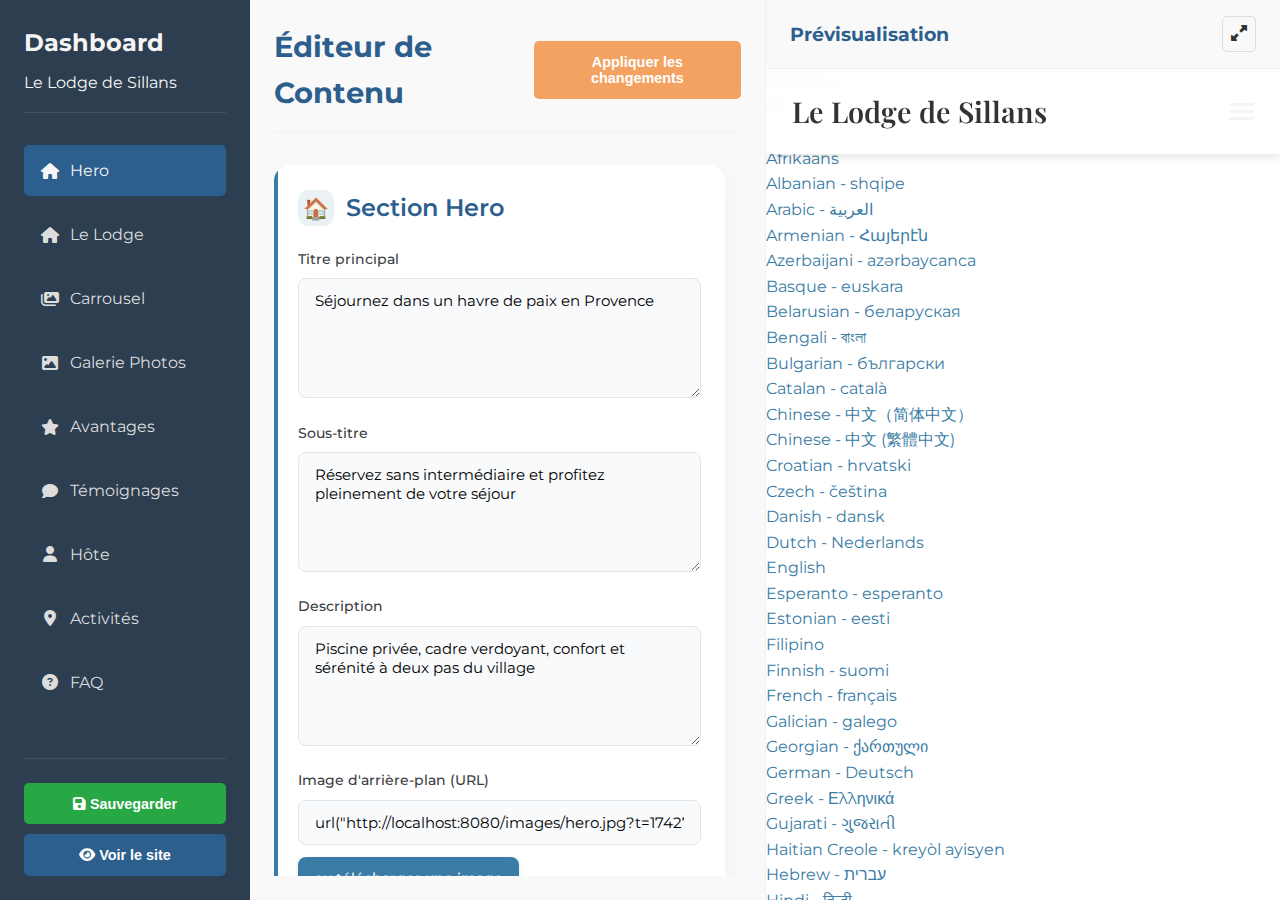
==== dashboard/index.html @ da9b90a2 "Ajout de la gestion des uploads d'images avec journalisation des opérations dans debug_upload.log. C" ====
<!DOCTYPE html>
<html lang="fr">
<head>
    <meta charset="UTF-8">
    <meta name="viewport" content="width=device-width, initial-scale=1.0">
    <title>Dashboard - Le Lodge de Sillans</title>
    <link rel="stylesheet" href="dashboard.css">
    <link rel="stylesheet" href="https://cdnjs.cloudflare.com/ajax/libs/font-awesome/6.4.0/css/all.min.css">
    <link href="https://fonts.googleapis.com/css2?family=Montserrat:wght@300;400;500;600;700&family=Playfair+Display:wght@400;500;600;700&display=swap" rel="stylesheet">
</head>
<body>
    <div class="dashboard-container">
        <aside class="sidebar">
            <div class="sidebar-header">
                <h2>Dashboard</h2>
                <p>Le Lodge de Sillans</p>
            </div>
            <nav class="sidebar-nav">
                <ul>
                    <li><a href="#" data-section="hero" class="active"><i class="fas fa-home"></i> Hero</a></li>
                    <li><a href="#" data-section="lodge"><i class="fas fa-house"></i> Le Lodge</a></li>
                    <li><a href="#" data-section="carousel"><i class="fas fa-images"></i> Carrousel</a></li>
                    <li><a href="#" data-section="gallery"><i class="fas fa-image"></i> Galerie Photos</a></li>
                    <li><a href="#" data-section="advantages"><i class="fas fa-star"></i> Avantages</a></li>
                    <li><a href="#" data-section="testimonials"><i class="fas fa-comment"></i> Témoignages</a></li>
                    <li><a href="#" data-section="host"><i class="fas fa-user"></i> Hôte</a></li>
                    <li><a href="#" data-section="activities"><i class="fas fa-map-marker-alt"></i> Activités</a></li>
                    <li><a href="#" data-section="faq"><i class="fas fa-question-circle"></i> FAQ</a></li>
                </ul>
            </nav>
            <div class="sidebar-footer">
                <button id="save-changes" class="btn-save"><i class="fas fa-save"></i> Sauvegarder</button>
                <button id="preview-site" class="btn-preview"><i class="fas fa-eye"></i> Voir le site</button>
            </div>
        </aside>

        <main class="content">
            <header class="content-header">
                <h1>Éditeur de Contenu</h1>
                <div class="actions">
                    <button id="apply-changes" class="btn-apply">Appliquer les changements</button>
                </div>
            </header>

            <div class="edit-sections">
                <!-- Section Hero -->
                <section id="hero-section" class="edit-section active">
                    <h2>Section Hero</h2>
                    <div class="form-group">
                        <label for="hero-title">Titre principal</label>
                        <textarea id="hero-title" rows="2" data-target=".hero-content h1">Séjournez dans un havre de paix en Provence</textarea>
                    </div>
                    <div class="form-group">
                        <label for="hero-subtitle">Sous-titre</label>
                        <textarea id="hero-subtitle" rows="2" data-target=".hero-content h2">Réservez sans intermédiaire et profitez pleinement de votre séjour</textarea>
                    </div>
                    <div class="form-group">
                        <label for="hero-description">Description</label>
                        <textarea id="hero-description" data-target=".hero-content p">Piscine privée, cadre verdoyant, confort et sérénité à deux pas du village</textarea>
                    </div>
                    <div class="form-group">
                        <label for="hero-image">Image d'arrière-plan (URL)</label>
                        <input type="text" id="hero-image" data-target=".hero" data-attr="background-image" value="url('../images/hero.jpg')">
                        <div class="file-upload">
                            <label for="hero-image-upload">ou télécharger une image</label>
                            <input type="file" id="hero-image-upload" accept="image/*">
                        </div>
                    </div>
                </section>

                <!-- Section Lodge -->
                <section id="lodge-section" class="edit-section">
                    <h2>Section Le Lodge</h2>
                    <div class="form-group">
                        <label for="lodge-title">Titre de section</label>
                        <input type="text" id="lodge-title" data-target=".lodge-presentation h2" value="Un Lodge de Charme en Pleine Nature">
                    </div>
                    <div class="form-group">
                        <label for="lodge-subtitle">Sous-titre</label>
                        <textarea id="lodge-subtitle" data-target=".lodge-presentation .subtitle">Découvrez notre mini lodge de 28m² avec mezzanine, pensé pour votre confort et votre détente.</textarea>
                    </div>

                    <h3>Équipements</h3>
                    <div class="repeatable-container" id="amenities-container">
                        <div class="repeatable-item">
                            <div class="form-group icon-field" style="display: none;">
                                <label>Icône</label>
                                <input type="text" class="amenity-icon" data-target=".amenity-card:nth-child(1) i" data-attr="class" value="fas fa-swimming-pool" disabled>
                            </div>
                            <div class="form-group">
                                <label>Titre</label>
                                <input type="text" class="amenity-title" data-target=".amenity-card:nth-child(1) h3" value="Piscine Privée">
                            </div>
                            <div class="form-group">
                                <label>Description</label>
                                <textarea class="amenity-desc" data-target=".amenity-card:nth-child(1) p">Profitez d'une piscine rien que pour vous, dans un cadre verdoyant et paisible</textarea>
                            </div>
                        </div>
                        <div class="repeatable-item">
                            <div class="form-group icon-field" style="display: none;">
                                <label>Icône</label>
                                <input type="text" class="amenity-icon" data-target=".amenity-card:nth-child(2) i" data-attr="class" value="fas fa-bed" disabled>
                            </div>
                            <div class="form-group">
                                <label>Titre</label>
                                <input type="text" class="amenity-title" data-target=".amenity-card:nth-child(2) h3" value="Lodge Confortable">
                            </div>
                            <div class="form-group">
                                <label>Description</label>
                                <textarea class="amenity-desc" data-target=".amenity-card:nth-child(2) p">28m² avec mezzanine, parfaitement aménagés pour accueillir 1 à 4 personnes</textarea>
                            </div>
                        </div>
                        <div class="repeatable-item">
                            <div class="form-group icon-field" style="display: none;">
                                <label>Icône</label>
                                <input type="text" class="amenity-icon" data-target=".amenity-card:nth-child(3) i" data-attr="class" value="fas fa-utensils" disabled>
                            </div>
                            <div class="form-group">
                                <label>Titre</label>
                                <input type="text" class="amenity-title" data-target=".amenity-card:nth-child(3) h3" value="Cuisine Équipée">
                            </div>
                            <div class="form-group">
                                <label>Description</label>
                                <textarea class="amenity-desc" data-target=".amenity-card:nth-child(3) p">Tout le nécessaire pour préparer vos repas dans un espace fonctionnel</textarea>
                            </div>
                        </div>
                        <div class="repeatable-item">
                            <div class="form-group icon-field" style="display: none;">
                                <label>Icône</label>
                                <input type="text" class="amenity-icon" data-target=".amenity-card:nth-child(4) i" data-attr="class" value="fas fa-wifi" disabled>
                            </div>
                            <div class="form-group">
                                <label>Titre</label>
                                <input type="text" class="amenity-title" data-target=".amenity-card:nth-child(4) h3" value="Wifi Haut Débit">
                            </div>
                            <div class="form-group">
                                <label>Description</label>
                                <textarea class="amenity-desc" data-target=".amenity-card:nth-child(4) p">Restez connecté pendant votre séjour grâce à une connexion internet stable</textarea>
                            </div>
                        </div>
                    </div>
                </section>

                <!-- Section Carrousel -->
                <section id="carousel-section" class="edit-section">
                    <h2>Section Carrousel</h2>
                    <h3>Images du carrousel</h3>
                    <div class="repeatable-container" id="carousel-container">
                        <div class="repeatable-item">
                            <div class="form-group">
                                <label>Image URL</label>
                                <input type="text" class="carousel-image-src" data-target=".carousel-item:nth-child(1) img" data-attr="src" value="images/cuisine-entiere-1.jpg">
                                <div class="file-upload">
                                    <label>Changer l'image</label>
                                    <input type="file" class="carousel-image-upload" accept="image/*">
                                </div>
                            </div>
                            <div class="form-group">
                                <label>Texte alternatif</label>
                                <input type="text" class="carousel-image-alt" data-target=".carousel-item:nth-child(1) img" data-attr="alt" value="Cuisine entière">
                            </div>
                            <div class="form-group">
                                <label>Légende</label>
                                <input type="text" class="carousel-caption" data-target=".carousel-item:nth-child(1) .carousel-caption" value="Cuisine entière">
                            </div>
                        </div>
                        
                        <div class="repeatable-item">
                            <div class="form-group">
                                <label>Image URL</label>
                                <input type="text" class="carousel-image-src" data-target=".carousel-item:nth-child(2) img" data-attr="src" value="images/espace-repas-1.jpg">
                                <div class="file-upload">
                                    <label>Changer l'image</label>
                                    <input type="file" class="carousel-image-upload" accept="image/*">
                                </div>
                            </div>
                            <div class="form-group">
                                <label>Texte alternatif</label>
                                <input type="text" class="carousel-image-alt" data-target=".carousel-item:nth-child(2) img" data-attr="alt" value="Espace repas confortable">
                            </div>
                            <div class="form-group">
                                <label>Légende</label>
                                <input type="text" class="carousel-caption" data-target=".carousel-item:nth-child(2) .carousel-caption" value="Espace repas">
                            </div>
                        </div>
                        
                        <div class="repeatable-item">
                            <div class="form-group">
                                <label>Image URL</label>
                                <input type="text" class="carousel-image-src" data-target=".carousel-item:nth-child(3) img" data-attr="src" value="images/chambre-1-1.jpg">
                                <div class="file-upload">
                                    <label>Changer l'image</label>
                                    <input type="file" class="carousel-image-upload" accept="image/*">
                                </div>
                            </div>
                            <div class="form-group">
                                <label>Texte alternatif</label>
                                <input type="text" class="carousel-image-alt" data-target=".carousel-item:nth-child(3) img" data-attr="alt" value="Chambre 1 avec deux lits simples">
                            </div>
                            <div class="form-group">
                                <label>Légende</label>
                                <input type="text" class="carousel-caption" data-target=".carousel-item:nth-child(3) .carousel-caption" value="Chambre 1 - 2 lits simples">
                            </div>
                        </div>
                        
                        <div class="repeatable-item">
                            <div class="form-group">
                                <label>Image URL</label>
                                <input type="text" class="carousel-image-src" data-target=".carousel-item:nth-child(4) img" data-attr="src" value="images/chambre-2-1.jpg">
                                <div class="file-upload">
                                    <label>Changer l'image</label>
                                    <input type="file" class="carousel-image-upload" accept="image/*">
                                </div>
                            </div>
                            <div class="form-group">
                                <label>Texte alternatif</label>
                                <input type="text" class="carousel-image-alt" data-target=".carousel-item:nth-child(4) img" data-attr="alt" value="Chambre 2 avec petit lit double">
                            </div>
                            <div class="form-group">
                                <label>Légende</label>
                                <input type="text" class="carousel-caption" data-target=".carousel-item:nth-child(4) .carousel-caption" value="Chambre 2 - Petit lit deux places">
                            </div>
                        </div>
                        
                        <div class="repeatable-item">
                            <div class="form-group">
                                <label>Image URL</label>
                                <input type="text" class="carousel-image-src" data-target=".carousel-item:nth-child(5) img" data-attr="src" value="images/salle-de-bain-1.jpg">
                                <div class="file-upload">
                                    <label>Changer l'image</label>
                                    <input type="file" class="carousel-image-upload" accept="image/*">
                                </div>
                            </div>
                            <div class="form-group">
                                <label>Texte alternatif</label>
                                <input type="text" class="carousel-image-alt" data-target=".carousel-item:nth-child(5) img" data-attr="alt" value="Salle de bain moderne">
                            </div>
                            <div class="form-group">
                                <label>Légende</label>
                                <input type="text" class="carousel-caption" data-target=".carousel-item:nth-child(5) .carousel-caption" value="Salle de bain">
                            </div>
                        </div>
                        
                        <div class="repeatable-item">
                            <div class="form-group">
                                <label>Image URL</label>
                                <input type="text" class="carousel-image-src" data-target=".carousel-item:nth-child(6) img" data-attr="src" value="images/jardin-1.jpg">
                                <div class="file-upload">
                                    <label>Changer l'image</label>
                                    <input type="file" class="carousel-image-upload" accept="image/*">
                                </div>
                            </div>
                            <div class="form-group">
                                <label>Texte alternatif</label>
                                <input type="text" class="carousel-image-alt" data-target=".carousel-item:nth-child(6) img" data-attr="alt" value="Jardin verdoyant">
                            </div>
                            <div class="form-group">
                                <label>Légende</label>
                                <input type="text" class="carousel-caption" data-target=".carousel-item:nth-child(6) .carousel-caption" value="Jardin">
                            </div>
                        </div>
                        
                        <div class="repeatable-item">
                            <div class="form-group">
                                <label>Image URL</label>
                                <input type="text" class="carousel-image-src" data-target=".carousel-item:nth-child(7) img" data-attr="src" value="images/piscine-1.jpg">
                                <div class="file-upload">
                                    <label>Changer l'image</label>
                                    <input type="file" class="carousel-image-upload" accept="image/*">
                                </div>
                            </div>
                            <div class="form-group">
                                <label>Texte alternatif</label>
                                <input type="text" class="carousel-image-alt" data-target=".carousel-item:nth-child(7) img" data-attr="alt" value="Piscine privée">
                            </div>
                            <div class="form-group">
                                <label>Légende</label>
                                <input type="text" class="carousel-caption" data-target=".carousel-item:nth-child(7) .carousel-caption" value="Piscine">
                            </div>
                        </div>
                        <!-- Les autres éléments du carrousel peuvent être ajoutés dynamiquement -->
                        <button class="btn-add" id="add-carousel-item"><i class="fas fa-plus"></i> Ajouter une image</button>
                    </div>
                </section>
                
                <!-- Section Galerie Photos -->
                <section id="gallery-section" class="edit-section">
                    <h2>Section Galerie Photos</h2>
                    <div class="repeatable-container" id="gallery-items-container">
                        <div class="repeatable-item">
                            <div class="form-group">
                                <label>Image URL</label>
                                <input type="text" class="gallery-image-src" data-target=".gallery-item:nth-child(1) img" data-attr="src" value="images/cuisine-entiere-1.jpg">
                                <div class="file-upload">
                                    <label>Changer l'image</label>
                                    <input type="file" class="gallery-image-upload" accept="image/*">
                                </div>
                            </div>
                            <div class="form-group">
                                <label>Légende</label>
                                <input type="text" class="gallery-caption" data-target=".gallery-item:nth-child(1) .gallery-caption" value="Cuisine entière du lodge avec coin repas et vue sur le jardin">
                            </div>
                            <div class="form-group">
                                <label>Texte alternatif (SEO & Accessibilité)</label>
                                <input type="text" class="gallery-image-alt" data-target=".gallery-item:nth-child(1) img" data-attr="alt" value="Cuisine entière du lodge">
                            </div>
                        </div>

                        <div class="repeatable-item">
                            <div class="form-group">
                                <label>Image URL</label>
                                <input type="text" class="gallery-image-src" data-target=".gallery-item:nth-child(2) img" data-attr="src" value="images/espace-repas-1.jpg">
                                <div class="file-upload">
                                    <label>Changer l'image</label>
                                    <input type="file" class="gallery-image-upload" accept="image/*">
                                </div>
                            </div>
                            <div class="form-group">
                                <label>Légende</label>
                                <input type="text" class="gallery-caption" data-target=".gallery-item:nth-child(2) .gallery-caption" value="Espace repas confortable avec table et chaises pour 4 personnes">
                            </div>
                            <div class="form-group">
                                <label>Texte alternatif (SEO & Accessibilité)</label>
                                <input type="text" class="gallery-image-alt" data-target=".gallery-item:nth-child(2) img" data-attr="alt" value="Espace repas confortable">
                            </div>
                        </div>

                        <div class="repeatable-item">
                            <div class="form-group">
                                <label>Image URL</label>
                                <input type="text" class="gallery-image-src" data-target=".gallery-item:nth-child(3) img" data-attr="src" value="images/espace-repas-2.jpg">
                                <div class="file-upload">
                                    <label>Changer l'image</label>
                                    <input type="file" class="gallery-image-upload" accept="image/*">
                                </div>
                            </div>
                            <div class="form-group">
                                <label>Légende</label>
                                <input type="text" class="gallery-caption" data-target=".gallery-item:nth-child(3) .gallery-caption" value="Vue complémentaire de l'espace repas avec décoration et ambiance chaleureuse">
                            </div>
                            <div class="form-group">
                                <label>Texte alternatif (SEO & Accessibilité)</label>
                                <input type="text" class="gallery-image-alt" data-target=".gallery-item:nth-child(3) img" data-attr="alt" value="Vue complémentaire de l'espace repas">
                            </div>
                        </div>

                        <div class="repeatable-item">
                            <div class="form-group">
                                <label>Image URL</label>
                                <input type="text" class="gallery-image-src" data-target=".gallery-item:nth-child(4) img" data-attr="src" value="images/chambre-1-1.jpg">
                                <div class="file-upload">
                                    <label>Changer l'image</label>
                                    <input type="file" class="gallery-image-upload" accept="image/*">
                                </div>
                            </div>
                            <div class="form-group">
                                <label>Légende</label>
                                <input type="text" class="gallery-caption" data-target=".gallery-item:nth-child(4) .gallery-caption" value="Chambre 1 avec deux lits simples et rangements intégrés">
                            </div>
                            <div class="form-group">
                                <label>Texte alternatif (SEO & Accessibilité)</label>
                                <input type="text" class="gallery-image-alt" data-target=".gallery-item:nth-child(4) img" data-attr="alt" value="Chambre 1 avec deux lits simples">
                            </div>
                        </div>

                        <div class="repeatable-item">
                            <div class="form-group">
                                <label>Image URL</label>
                                <input type="text" class="gallery-image-src" data-target=".gallery-item:nth-child(5) img" data-attr="src" value="images/chambre-1-2.jpg">
                                <div class="file-upload">
                                    <label>Changer l'image</label>
                                    <input type="file" class="gallery-image-upload" accept="image/*">
                                </div>
                            </div>
                            <div class="form-group">
                                <label>Légende</label>
                                <input type="text" class="gallery-caption" data-target=".gallery-item:nth-child(5) .gallery-caption" value="Chambre 1 avec vue sur la fenêtre et décoration soignée">
                            </div>
                            <div class="form-group">
                                <label>Texte alternatif (SEO & Accessibilité)</label>
                                <input type="text" class="gallery-image-alt" data-target=".gallery-item:nth-child(5) img" data-attr="alt" value="Autre vue de la chambre 1">
                            </div>
                        </div>

                        <div class="repeatable-item">
                            <div class="form-group">
                                <label>Image URL</label>
                                <input type="text" class="gallery-image-src" data-target=".gallery-item:nth-child(6) img" data-attr="src" value="images/chambre-1-3.jpg">
                                <div class="file-upload">
                                    <label>Changer l'image</label>
                                    <input type="file" class="gallery-image-upload" accept="image/*">
                                </div>
                            </div>
                            <div class="form-group">
                                <label>Légende</label>
                                <input type="text" class="gallery-caption" data-target=".gallery-item:nth-child(6) .gallery-caption" value="Détail de la chambre 1 avec table de nuit et éclairage d'ambiance">
                            </div>
                            <div class="form-group">
                                <label>Texte alternatif (SEO & Accessibilité)</label>
                                <input type="text" class="gallery-image-alt" data-target=".gallery-item:nth-child(6) img" data-attr="alt" value="Détail de la chambre 1">
                            </div>
                        </div>

                        <div class="repeatable-item">
                            <div class="form-group">
                                <label>Image URL</label>
                                <input type="text" class="gallery-image-src" data-target=".gallery-item:nth-child(7) img" data-attr="src" value="images/chambre-2-1.jpg">
                                <div class="file-upload">
                                    <label>Changer l'image</label>
                                    <input type="file" class="gallery-image-upload" accept="image/*">
                                </div>
                            </div>
                            <div class="form-group">
                                <label>Légende</label>
                                <input type="text" class="gallery-caption" data-target=".gallery-item:nth-child(7) .gallery-caption" value="Chambre 2 avec lit double et rangements intégrés">
                            </div>
                            <div class="form-group">
                                <label>Texte alternatif (SEO & Accessibilité)</label>
                                <input type="text" class="gallery-image-alt" data-target=".gallery-item:nth-child(7) img" data-attr="alt" value="Chambre 2 avec lit double">
                            </div>
                        </div>

                        <div class="repeatable-item">
                            <div class="form-group">
                                <label>Image URL</label>
                                <input type="text" class="gallery-image-src" data-target=".gallery-item:nth-child(8) img" data-attr="src" value="images/chambre-2-2.jpg">
                                <div class="file-upload">
                                    <label>Changer l'image</label>
                                    <input type="file" class="gallery-image-upload" accept="image/*">
                                </div>
                            </div>
                            <div class="form-group">
                                <label>Légende</label>
                                <input type="text" class="gallery-caption" data-target=".gallery-item:nth-child(8) .gallery-caption" value="Chambre 2 avec coin bureau et décoration élégante">
                            </div>
                            <div class="form-group">
                                <label>Texte alternatif (SEO & Accessibilité)</label>
                                <input type="text" class="gallery-image-alt" data-target=".gallery-item:nth-child(8) img" data-attr="alt" value="Vue complémentaire de la chambre 2">
                            </div>
                        </div>

                        <div class="repeatable-item">
                            <div class="form-group">
                                <label>Image URL</label>
                                <input type="text" class="gallery-image-src" data-target=".gallery-item:nth-child(9) img" data-attr="src" value="images/salle-de-bain-1.jpg">
                                <div class="file-upload">
                                    <label>Changer l'image</label>
                                    <input type="file" class="gallery-image-upload" accept="image/*">
                                </div>
                            </div>
                            <div class="form-group">
                                <label>Légende</label>
                                <input type="text" class="gallery-caption" data-target=".gallery-item:nth-child(9) .gallery-caption" value="Salle de bain moderne avec douche et lavabo design">
                            </div>
                            <div class="form-group">
                                <label>Texte alternatif (SEO & Accessibilité)</label>
                                <input type="text" class="gallery-image-alt" data-target=".gallery-item:nth-child(9) img" data-attr="alt" value="Salle de bain moderne">
                            </div>
                        </div>

                        <div class="repeatable-item">
                            <div class="form-group">
                                <label>Image URL</label>
                                <input type="text" class="gallery-image-src" data-target=".gallery-item:nth-child(10) img" data-attr="src" value="images/salle-de-bain-2.jpg">
                                <div class="file-upload">
                                    <label>Changer l'image</label>
                                    <input type="file" class="gallery-image-upload" accept="image/*">
                                </div>
                            </div>
                            <div class="form-group">
                                <label>Légende</label>
                                <input type="text" class="gallery-caption" data-target=".gallery-item:nth-child(10) .gallery-caption" value="Détail de la salle de bain avec WC et rangements intégrés">
                            </div>
                            <div class="form-group">
                                <label>Texte alternatif (SEO & Accessibilité)</label>
                                <input type="text" class="gallery-image-alt" data-target=".gallery-item:nth-child(10) img" data-attr="alt" value="Détail de la salle de bain">
                            </div>
                        </div>

                        <div class="repeatable-item">
                            <div class="form-group">
                                <label>Image URL</label>
                                <input type="text" class="gallery-image-src" data-target=".gallery-item:nth-child(11) img" data-attr="src" value="images/jardin-1.jpg">
                                <div class="file-upload">
                                    <label>Changer l'image</label>
                                    <input type="file" class="gallery-image-upload" accept="image/*">
                                </div>
                            </div>
                            <div class="form-group">
                                <label>Légende</label>
                                <input type="text" class="gallery-caption" data-target=".gallery-item:nth-child(11) .gallery-caption" value="Jardin verdoyant avec espace de détente et mobilier confortable">
                            </div>
                            <div class="form-group">
                                <label>Texte alternatif (SEO & Accessibilité)</label>
                                <input type="text" class="gallery-image-alt" data-target=".gallery-item:nth-child(11) img" data-attr="alt" value="Vue du jardin verdoyant">
                            </div>
                        </div>

                        <div class="repeatable-item">
                            <div class="form-group">
                                <label>Image URL</label>
                                <input type="text" class="gallery-image-src" data-target=".gallery-item:nth-child(12) img" data-attr="src" value="images/jardin-2.jpg">
                                <div class="file-upload">
                                    <label>Changer l'image</label>
                                    <input type="file" class="gallery-image-upload" accept="image/*">
                                </div>
                            </div>
                            <div class="form-group">
                                <label>Légende</label>
                                <input type="text" class="gallery-caption" data-target=".gallery-item:nth-child(12) .gallery-caption" value="Jardin avec vue sur la piscine et la nature environnante">
                            </div>
                            <div class="form-group">
                                <label>Texte alternatif (SEO & Accessibilité)</label>
                                <input type="text" class="gallery-image-alt" data-target=".gallery-item:nth-child(12) img" data-attr="alt" value="Autre vue du jardin">
                            </div>
                        </div>

                        <div class="repeatable-item">
                            <div class="form-group">
                                <label>Image URL</label>
                                <input type="text" class="gallery-image-src" data-target=".gallery-item:nth-child(13) img" data-attr="src" value="images/piscine-1.jpg">
                                <div class="file-upload">
                                    <label>Changer l'image</label>
                                    <input type="file" class="gallery-image-upload" accept="image/*">
                                </div>
                            </div>
                            <div class="form-group">
                                <label>Légende</label>
                                <input type="text" class="gallery-caption" data-target=".gallery-item:nth-child(13) .gallery-caption" value="Piscine privée avec transats et parasols pour un bain de soleil confortable">
                            </div>
                            <div class="form-group">
                                <label>Texte alternatif (SEO & Accessibilité)</label>
                                <input type="text" class="gallery-image-alt" data-target=".gallery-item:nth-child(13) img" data-attr="alt" value="Piscine privée">
                            </div>
                        </div>

                        <div class="repeatable-item">
                            <div class="form-group">
                                <label>Image URL</label>
                                <input type="text" class="gallery-image-src" data-target=".gallery-item:nth-child(14) img" data-attr="src" value="images/piscine-2.jpg">
                                <div class="file-upload">
                                    <label>Changer l'image</label>
                                    <input type="file" class="gallery-image-upload" accept="image/*">
                                </div>
                            </div>
                            <div class="form-group">
                                <label>Légende</label>
                                <input type="text" class="gallery-caption" data-target=".gallery-item:nth-child(14) .gallery-caption" value="Vue panoramique de la piscine et du jardin verdoyant">
                            </div>
                            <div class="form-group">
                                <label>Texte alternatif (SEO & Accessibilité)</label>
                                <input type="text" class="gallery-image-alt" data-target=".gallery-item:nth-child(14) img" data-attr="alt" value="Vue de la piscine depuis le jardin">
                            </div>
                        </div>

                        <div class="repeatable-item">
                            <div class="form-group">
                                <label>Image URL</label>
                                <input type="text" class="gallery-image-src" data-target=".gallery-item:nth-child(15) img" data-attr="src" value="images/piscine-3.jpg">
                                <div class="file-upload">
                                    <label>Changer l'image</label>
                                    <input type="file" class="gallery-image-upload" accept="image/*">
                                </div>
                            </div>
                            <div class="form-group">
                                <label>Légende</label>
                                <input type="text" class="gallery-caption" data-target=".gallery-item:nth-child(15) .gallery-caption" value="Piscine illuminée en soirée pour des moments de détente magiques">
                            </div>
                            <div class="form-group">
                                <label>Texte alternatif (SEO & Accessibilité)</label>
                                <input type="text" class="gallery-image-alt" data-target=".gallery-item:nth-child(15) img" data-attr="alt" value="Vue nocturne de la piscine">
                            </div>
                        </div>

                        <button class="btn-add" id="add-gallery-item"><i class="fas fa-plus"></i> Ajouter une image</button>
                    </div>
                </section>

                <!-- Section Avantages -->
                <section id="advantages-section" class="edit-section">
                    <h2>Section Avantages</h2>
                    <div class="form-group">
                        <label for="advantages-title">Titre de section</label>
                        <input type="text" id="advantages-title" data-target=".direct-booking h2" value="Pourquoi Réserver en Direct ?">
                    </div>

                    <h3>Liste des avantages</h3>
                    <div class="repeatable-container" id="advantages-container">
                        <div class="repeatable-item">
                            <div class="form-group icon-field" style="display: none;">
                                <label>Icône</label>
                                <input type="text" class="advantage-icon" data-target=".advantage-card:nth-child(1) i" data-attr="class" value="fas fa-piggy-bank" disabled>
                            </div>
                            <div class="form-group">
                                <label>Titre</label>
                                <input type="text" class="advantage-title" data-target=".advantage-card:nth-child(1) h3" value="Économisez jusqu'à 15%">
                            </div>
                            <div class="form-group">
                                <label>Description</label>
                                <textarea class="advantage-desc" data-target=".advantage-card:nth-child(1) p">Sans frais de plateforme, vous bénéficiez de tarifs plus avantageux pour le même séjour de qualité</textarea>
                            </div>
                        </div>
                        <div class="repeatable-item">
                            <div class="form-group icon-field" style="display: none;">
                                <label>Icône</label>
                                <input type="text" class="advantage-icon" data-target=".advantage-card:nth-child(2) i" data-attr="class" value="fas fa-comments" disabled>
                            </div>
                            <div class="form-group">
                                <label>Titre</label>
                                <input type="text" class="advantage-title" data-target=".advantage-card:nth-child(2) h3" value="Contact Direct avec l'Hôte">
                            </div>
                            <div class="form-group">
                                <label>Description</label>
                                <textarea class="advantage-desc" data-target=".advantage-card:nth-child(2) p">Communication simplifiée et service personnalisé pour répondre à tous vos besoins</textarea>
                            </div>
                        </div>
                        <div class="repeatable-item">
                            <div class="form-group icon-field" style="display: none;">
                                <label>Icône</label>
                                <input type="text" class="advantage-icon" data-target=".advantage-card:nth-child(3) i" data-attr="class" value="fas fa-calendar-alt" disabled>
                            </div>
                            <div class="form-group">
                                <label>Titre</label>
                                <input type="text" class="advantage-title" data-target=".advantage-card:nth-child(3) h3" value="Flexibilité Accrue">
                            </div>
                            <div class="form-group">
                                <label>Description</label>
                                <textarea class="advantage-desc" data-target=".advantage-card:nth-child(3) p">Possibilité d'arrangements personnalisés pour les arrivées, départs et demandes spéciales</textarea>
                            </div>
                        </div>
                    </div>
                </section>

                <!-- Section Témoignages -->
                <section id="testimonials-section" class="edit-section">
                    <h2>Section Témoignages</h2>
                    <div class="form-group">
                        <label for="testimonials-title">Titre de section</label>
                        <input type="text" id="testimonials-title" data-target=".testimonials h3" value="Ils ont adoré leur séjour">
                    </div>

                    <h3>Témoignages clients</h3>
                    <div class="repeatable-container" id="testimonials-container">
                        <div class="repeatable-item">
                            <div class="form-group">
                                <label>Texte du témoignage</label>
                                <textarea class="testimonial-text" data-target=".testimonial:nth-child(1) p:not(.testimonial-author p)">"Un véritable havre de paix ! La piscine privée est un luxe dont nous avons profité chaque jour. Éric est un hôte attentionné qui nous a donné d'excellents conseils pour découvrir la région."</textarea>
                            </div>
                            <div class="form-group">
                                <label>Auteur</label>
                                <input type="text" class="testimonial-author" data-target=".testimonial:nth-child(1) .testimonial-author p" value="Marie et Pierre, Juillet 2023">
                            </div>
                            <div class="form-group">
                                <label>Nombre d'étoiles (1-5)</label>
                                <input type="number" min="1" max="5" class="testimonial-stars" data-target=".testimonial:nth-child(1) .stars" data-attr="data-stars" value="5">
                            </div>
                        </div>
                        <div class="repeatable-item">
                            <div class="form-group">
                                <label>Texte du témoignage</label>
                                <textarea class="testimonial-text" data-target=".testimonial:nth-child(2) p:not(.testimonial-author p)">"Lodge parfaitement équipé et décoré avec goût. L'endroit est calme et reposant, idéal pour se ressourcer. Nous reviendrons sans hésiter !"</textarea>
                            </div>
                            <div class="form-group">
                                <label>Auteur</label>
                                <input type="text" class="testimonial-author" data-target=".testimonial:nth-child(2) .testimonial-author p" value="Sophie et Jean, Août 2023">
                            </div>
                            <div class="form-group">
                                <label>Nombre d'étoiles (1-5)</label>
                                <input type="number" min="1" max="5" class="testimonial-stars" data-target=".testimonial:nth-child(2) .stars" data-attr="data-stars" value="5">
                            </div>
                        </div>
                        <button class="btn-add" id="add-testimonial"><i class="fas fa-plus"></i> Ajouter un témoignage</button>
                    </div>
                </section>

                <!-- Section Hôte -->
                <section id="host-section" class="edit-section">
                    <h2>Section Hôte</h2>
                    <div class="form-group">
                        <label for="host-title">Titre de section</label>
                        <input type="text" id="host-title" data-target=".host-info h3" value="Votre Hôte Superhost">
                    </div>
                    <div class="form-group">
                        <label for="host-name">Nom de l'hôte</label>
                        <input type="text" id="host-name" data-target=".host-details h4" value="Éric">
                    </div>
                    <div class="form-group">
                        <label for="host-status">Statut</label>
                        <input type="text" id="host-status" data-target=".host-title" value="Superhost expérimenté">
                    </div>
                    <div class="form-group">
                        <label for="host-description">Description</label>
                        <textarea id="host-description" rows="4" data-target=".host-details p:not(.host-title)">Passionné par ma région, je serai ravi de vous accueillir dans mon lodge et de vous faire découvrir les trésors cachés de la Provence. Avec plus de 5 ans d'expérience dans l'hébergement touristique, je m'engage à rendre votre séjour inoubliable.</textarea>
                    </div>
                    <div class="form-group">
                        <label for="host-image">Photo de l'hôte (URL)</label>
                        <input type="text" id="host-image" data-target=".host-image img" data-attr="src" value="images/host.jpg">
                        <div class="file-upload">
                            <label for="host-image-upload">Changer l'image</label>
                            <input type="file" id="host-image-upload" accept="image/*">
                        </div>
                    </div>
                </section>

                <!-- Section Activités -->
                <section id="activities-section" class="edit-section">
                    <h2>Section Activités</h2>
                    <div class="form-group">
                        <label for="location-title">Titre de section</label>
                        <input type="text" id="location-title" data-target=".location h2" value="Un Emplacement Idéal en Provence">
                    </div>
                    <div class="form-group">
                        <label for="activities-title">Sous-titre</label>
                        <input type="text" id="activities-title" data-target=".activities h3" value="Découvrez les Alentours">
                    </div>

                    <h3>Activités à proximité</h3>
                    <div class="repeatable-container" id="activities-container">
                        <div class="repeatable-item">
                            <div class="form-group">
                                <label>Image URL</label>
                                <input type="text" class="activity-image-src" data-target=".activity-card:nth-child(1) img" data-attr="src" value="images/cascade-1.jpg">
                                <div class="file-upload">
                                    <label>Changer l'image</label>
                                    <input type="file" class="activity-image-upload" accept="image/*">
                                </div>
                            </div>
                            <div class="form-group">
                                <label>Texte alternatif</label>
                                <input type="text" class="activity-image-alt" data-target=".activity-card:nth-child(1) img" data-attr="alt" value="Cascade de Sillans">
                            </div>
                            <div class="form-group">
                                <label>Titre</label>
                                <input type="text" class="activity-title" data-target=".activity-card:nth-child(1) h4" value="Cascade de Sillans">
                            </div>
                            <div class="form-group">
                                <label>Description</label>
                                <textarea class="activity-desc" data-target=".activity-card:nth-child(1) p">À seulement 10 minutes à pied, découvrez cette magnifique chute d'eau de 42 mètres de haut.</textarea>
                            </div>
                        </div>
                    </div>
                </section>

                <!-- Section FAQ -->
                <section id="faq-section" class="edit-section">
                    <h2>Section FAQ</h2>
                    <div class="form-group">
                        <label for="faq-title">Titre de section</label>
                        <input type="text" id="faq-title" data-target=".faq h2" value="Questions Fréquentes">
                    </div>

                    <h3>Questions et Réponses</h3>
                    <div class="repeatable-container" id="faq-container">
                        <div class="repeatable-item">
                            <div class="form-group">
                                <label>Question</label>
                                <input type="text" class="faq-question-text" data-target=".faq-item:nth-child(1) .faq-question h3" value="Quelles sont les conditions d'annulation ?">
                            </div>
                            <div class="form-group">
                                <label>Réponse</label>
                                <textarea class="faq-answer-text" data-target=".faq-item:nth-child(1) .faq-answer p">Annulation gratuite jusqu'à 7 jours avant l'arrivée. Annulation entre 7 jours et 48h avant l'arrivée : remboursement de 50%. Moins de 48h avant l'arrivée : non remboursable.</textarea>
                            </div>
                        </div>
                        <button class="btn-add" id="add-faq-item"><i class="fas fa-plus"></i> Ajouter une question</button>
                    </div>
                </section>
            </div>
        </main>

        <div class="preview-panel">
            <div class="preview-header">
                <h2>Prévisualisation</h2>
                <button id="toggle-preview" class="btn-toggle"><i class="fas fa-expand-alt"></i></button>
            </div>
            <div class="preview-container">
                <iframe id="preview-frame" src="../index.html"></iframe>
            </div>
        </div>
    </div>

    <!-- Ajout d'un indicateur de chargement -->
    <div id="loading-overlay" style="display: none;">
        <div class="spinner"></div>
        <p>Traitement en cours...</p>
    </div>

    <!-- Modal de sélection d'images -->
    <div id="image-selector-modal" class="modal-overlay">
        <div class="modal-container">
            <div class="modal-header">
                <h3>Sélection d'images</h3>
                <button class="modal-close">&times;</button>
            </div>
            <div class="modal-tabs">
                <button class="modal-tab active" data-tab="upload">Télécharger une image</button>
                <button class="modal-tab" data-tab="backup">Images sauvegardées</button>
            </div>
            <div class="modal-body">
                <div class="upload-tab active">
                    <div class="form-group">
                        <label for="modal-file-upload">Choisir une image</label>
                        <input type="file" id="modal-file-upload" accept="image/*">
                    </div>
                    <div id="upload-preview" style="margin-top: 20px; display: none;">
                        <h4>Aperçu</h4>
                        <img src="" alt="Aperçu de l'image" style="max-width: 100%; max-height: 300px;">
                    </div>
                    <div class="form-group" style="margin-top: 20px;">
                        <label style="display: flex; align-items: center;">
                            <input type="checkbox" id="backup-checkbox" style="margin-right: 10px;">
                            Sauvegarder l'image actuelle
                        </label>
                        <p style="font-size: 12px; color: #666; margin-top: 5px;">Si cette option est cochée, l'image actuelle sera enregistrée dans le dossier de backup avant d'être remplacée.</p>
                    </div>
                </div>
                <div class="backup-tab">
                    <div id="backup-images-loading">Chargement des images sauvegardées...</div>
                    <div id="backup-images-grid" class="backup-images-grid"></div>
                    <div class="form-group" style="margin-top: 20px;">
                        <label style="display: flex; align-items: center;">
                            <input type="checkbox" id="backup-checkbox-restore" style="margin-right: 10px;">
                            Sauvegarder l'image actuelle
                        </label>
                        <p style="font-size: 12px; color: #666; margin-top: 5px;">Si cette option est cochée, l'image actuelle sera enregistrée dans le dossier de backup avant d'être remplacée.</p>
                    </div>
                </div>
            </div>
            <div class="modal-footer">
                <button id="modal-cancel" class="btn-secondary">Annuler</button>
                <button id="modal-confirm" class="btn-primary">Confirmer</button>
            </div>
        </div>
    </div>

    <!-- Div pour les notifications -->
    <div id="notification" class="notification"></div>

    <!-- Modal pour la galerie -->
    <div id="gallery-modal" class="gallery-modal">
        <span class="gallery-modal-close">&times;</span>
        <img id="gallery-modal-img" src="" alt="">
        <div id="gallery-modal-caption"></div>
        <button class="gallery-modal-prev">&lt;</button>
        <button class="gallery-modal-next">&gt;</button>
    </div>

    <script src="dashboard.js"></script>
</body>
</html>
---- dashboard/dashboard.css ----
:root {
    --primary-color: #3a7ca5;
    --primary-dark: #2c5f8e;
    --secondary-color: #f4a261;
    --secondary-dark: #e76f51;
    --text-color: #333;
    --light-text: #f5f5f5;
    --bg-light: #f9f9f9;
    --bg-gray: #f0f0f0;
    --sidebar-bg: #2c3e50;
    --sidebar-width: 250px;
    --header-height: 60px;
    --shadow: 0 4px 8px rgba(0, 0, 0, 0.1);
    --transition: all 0.3s ease;
}

* {
    margin: 0;
    padding: 0;
    box-sizing: border-box;
}

body {
    font-family: 'Montserrat', sans-serif;
    color: var(--text-color);
    background-color: var(--bg-light);
    line-height: 1.6;
}

.dashboard-container {
    display: grid;
    grid-template-columns: var(--sidebar-width) 1fr 1fr;
    grid-template-rows: 100vh;
    overflow: hidden;
}

/* Sidebar */
.sidebar {
    background-color: var(--sidebar-bg);
    color: var(--light-text);
    padding: 1.5rem;
    display: flex;
    flex-direction: column;
    height: 100%;
    overflow-y: auto;
}

.sidebar-header {
    margin-bottom: 2rem;
    padding-bottom: 1rem;
    border-bottom: 1px solid rgba(255, 255, 255, 0.1);
}

.sidebar-header h2 {
    color: var(--light-text);
    font-size: 1.5rem;
    margin-bottom: 0.5rem;
}

.sidebar-nav ul {
    list-style: none;
}

.sidebar-nav li {
    margin-bottom: 0.8rem;
}

.sidebar-nav a {
    color: #ddd;
    text-decoration: none;
    display: flex;
    align-items: center;
    padding: 0.8rem 1rem;
    border-radius: 5px;
    transition: var(--transition);
}

.sidebar-nav a:hover {
    background-color: rgba(255, 255, 255, 0.1);
    color: var(--secondary-color);
}

.sidebar-nav a.active {
    background-color: var(--primary-dark);
    color: var(--light-text);
}

.sidebar-nav i {
    margin-right: 10px;
    width: 20px;
    text-align: center;
}

.sidebar-footer {
    margin-top: auto;
    padding-top: 1.5rem;
    border-top: 1px solid rgba(255, 255, 255, 0.1);
    display: flex;
    flex-direction: column;
    gap: 10px;
}

/* Contenu principal */
.content {
    padding: 1.5rem;
    overflow-y: auto;
    display: flex;
    flex-direction: column;
    height: 100%;
}

.content-header {
    display: flex;
    justify-content: space-between;
    align-items: center;
    margin-bottom: 2rem;
    padding-bottom: 1rem;
    border-bottom: 1px solid var(--bg-gray);
}

.content-header h1 {
    color: var(--primary-dark);
    font-size: 1.8rem;
    font-weight: 700;
    margin: 0;
}

.edit-sections {
    flex: 1;
    overflow-y: auto;
    padding-right: 1rem;
}

.edit-section {
    background: #ffffff;
    border-radius: 16px;
    box-shadow: 0 10px 30px rgba(0, 0, 0, 0.03);
    padding: 24px;
    margin-bottom: 32px;
    position: relative;
    overflow: hidden;
    display: none;
}

.edit-section.active {
    display: block;
    animation: fadeInUp 0.5s ease-out;
}

.edit-section::before {
    content: '';
    position: absolute;
    top: 0;
    left: 0;
    width: 4px;
    height: 100%;
    background: var(--primary-color);
}

.edit-section h2 {
    color: var(--primary-dark);
    font-size: 1.5rem;
    font-weight: 600;
    margin-bottom: 20px;
    display: flex;
    align-items: center;
    gap: 12px;
    position: relative;
}

/* Icônes spécifiques pour chaque section */
#hero-section h2::before {
    content: '🏠';
    font-size: 1.3rem;
    background: rgba(58, 124, 165, 0.1);
    width: 36px;
    height: 36px;
    display: flex;
    align-items: center;
    justify-content: center;
    border-radius: 10px;
}

#lodge-section h2::before {
    content: '🏡';
    font-size: 1.3rem;
    background: rgba(58, 124, 165, 0.1);
    width: 36px;
    height: 36px;
    display: flex;
    align-items: center;
    justify-content: center;
    border-radius: 10px;
}

#carousel-section h2::before {
    content: '🎠';
    font-size: 1.3rem;
    background: rgba(58, 124, 165, 0.1);
    width: 36px;
    height: 36px;
    display: flex;
    align-items: center;
    justify-content: center;
    border-radius: 10px;
}

#gallery-section h2::before {
    content: '🖼️';
    font-size: 1.3rem;
    background: rgba(58, 124, 165, 0.1);
    width: 36px;
    height: 36px;
    display: flex;
    align-items: center;
    justify-content: center;
    border-radius: 10px;
}

#advantages-section h2::before {
    content: '⭐';
    font-size: 1.3rem;
    background: rgba(58, 124, 165, 0.1);
    width: 36px;
    height: 36px;
    display: flex;
    align-items: center;
    justify-content: center;
    border-radius: 10px;
}

#testimonials-section h2::before {
    content: '💬';
    font-size: 1.3rem;
    background: rgba(58, 124, 165, 0.1);
    width: 36px;
    height: 36px;
    display: flex;
    align-items: center;
    justify-content: center;
    border-radius: 10px;
}

#host-section h2::before {
    content: '👨‍💼';
    font-size: 1.3rem;
    background: rgba(58, 124, 165, 0.1);
    width: 36px;
    height: 36px;
    display: flex;
    align-items: center;
    justify-content: center;
    border-radius: 10px;
}

#activities-section h2::before {
    content: '🏊‍♂️';
    font-size: 1.3rem;
    background: rgba(58, 124, 165, 0.1);
    width: 36px;
    height: 36px;
    display: flex;
    align-items: center;
    justify-content: center;
    border-radius: 10px;
}

#faq-section h2::before {
    content: '❓';
    font-size: 1.3rem;
    background: rgba(58, 124, 165, 0.1);
    width: 36px;
    height: 36px;
    display: flex;
    align-items: center;
    justify-content: center;
    border-radius: 10px;
}

/* Amélioration des champs de formulaire communs */
.form-group {
    margin-bottom: 16px;
    position: relative;
}

.form-group:last-child {
    margin-bottom: 0;
}

.form-group label {
    display: block;
    font-weight: 500;
    color: #3c4046;
    margin-bottom: 8px;
    font-size: 14px;
    transition: color 0.2s ease;
}

.form-group input[type="text"],
.form-group input[type="number"],
.form-group textarea {
    width: 100%;
    padding: 12px 16px;
    border: 1px solid #e0e4e8;
    border-radius: 8px;
    font-size: 15px;
    background: #f8fafc;
    transition: all 0.2s ease;
    font-family: inherit;
}

.form-group input[type="text"]:focus,
.form-group input[type="number"]:focus,
.form-group textarea:focus {
    border-color: var(--primary-color);
    background: #ffffff;
    box-shadow: 0 0 0 3px rgba(58, 124, 165, 0.1);
    outline: none;
}

.form-group textarea {
    resize: vertical;
    min-height: 120px;
}

/* Style pour les éléments répétables communs */
.repeatable-container {
    display: flex;
    flex-direction: column;
    gap: 16px;
    margin-bottom: 20px;
}

.repeatable-item {
    background: #fff;
    border: 1px solid #e0e0e0;
    border-radius: 8px;
    padding: 20px;
    margin-bottom: 20px;
    position: relative;
    transition: all 0.3s ease;
}

.repeatable-item .form-group {
    margin-bottom: 35px;
}

.repeatable-item .form-group:last-child {
    margin-bottom: 0;
}

.repeatable-item .form-group label {
    display: block;
    margin-bottom: 12px;
    font-weight: 500;
    color: #333;
    font-size: 15px;
}

.repeatable-item:hover {
    box-shadow: 0 6px 12px rgba(0, 0, 0, 0.05);
}

/* Numérotation des éléments répétables */
.repeatable-item::before {
    content: attr(data-item-number);
    position: absolute;
    top: -10px;
    left: -10px;
    background: var(--primary-color);
    color: white;
    width: 30px;
    height: 30px;
    display: flex;
    align-items: center;
    justify-content: center;
    border-radius: 50%;
    font-weight: 600;
    font-size: 14px;
    z-index: 2;
    box-shadow: 0 2px 6px rgba(58, 124, 165, 0.4);
}

/* Barre d'outils pour les éléments répétables */
.item-toolbar {
    display: flex;
    align-items: center;
    gap: 8px;
    margin-bottom: 16px;
    padding-bottom: 16px;
    border-bottom: 1px solid #eaedf0;
}

/* Amélioration de la zone de téléchargement d'images */
.file-upload {
    margin-top: 12px;
    position: relative;
}

.file-preview {
    width: 100%;
    height: 200px;
    border-radius: 12px;
    overflow: hidden;
    margin-bottom: 16px;
    background: #f8fafc;
    display: flex;
    align-items: center;
    justify-content: center;
    color: #a0a8b0;
    border: 2px dashed #e0e4e8;
    position: relative;
    transition: all 0.3s ease;
}

.file-preview:hover {
    border-color: var(--primary-color);
    background: rgba(58, 124, 165, 0.02);
}

.file-preview img {
    width: 100%;
    height: 100%;
    object-fit: cover;
    display: none;
    transition: all 0.3s ease;
}

.file-preview.has-image {
    border: none;
}

.file-preview.has-image img {
    display: block;
}

.file-preview::after {
    content: 'Cliquez pour changer l\'image';
    position: absolute;
    bottom: 0;
    left: 0;
    right: 0;
    background: rgba(0, 0, 0, 0.6);
    color: white;
    padding: 8px;
    text-align: center;
    font-size: 12px;
    opacity: 0;
    transition: opacity 0.3s ease;
}

.file-preview:hover::after {
    opacity: 1;
}

.file-upload label {
    display: inline-flex;
    align-items: center;
    gap: 8px;
    padding: 10px 16px;
    background: var(--primary-color);
    color: white;
    border-radius: 8px;
    cursor: pointer;
    transition: all 0.2s ease;
    font-size: 14px;
    font-weight: 500;
    margin: 0;
    box-shadow: 0 2px 4px rgba(58, 124, 165, 0.2);
}

.file-upload label:hover {
    background: var(--primary-dark);
    transform: translateY(-2px);
}

.file-upload input[type="file"] {
    position: absolute;
    width: 1px;
    height: 1px;
    padding: 0;
    margin: -1px;
    overflow: hidden;
    clip: rect(0, 0, 0, 0);
    border: 0;
}

/* Sous-titres dans les sections */
.edit-section h3 {
    font-size: 18px;
    color: var(--primary-dark);
    margin: 24px 0 16px;
    padding-bottom: 8px;
    border-bottom: 1px solid #eaedf0;
}

/* Boutons d'action */
.btn-remove {
    width: 34px;
    height: 34px;
    background: rgba(220, 53, 69, 0.1);
    color: #dc3545;
    border: none;
    border-radius: 8px;
    padding: 0;
    cursor: pointer;
    transition: all 0.2s ease;
    display: flex;
    align-items: center;
    justify-content: center;
    font-size: 16px;
}

.btn-remove:hover {
    background: #dc3545;
    color: white;
}

/* Boutons d'ajout d'éléments */
.repeatable-container + button {
    background: #ffffff;
    color: var(--primary-color);
    border: 2px dashed var(--primary-color);
    border-radius: 12px;
    padding: 16px;
    cursor: pointer;
    transition: all 0.3s ease;
    display: flex;
    align-items: center;
    justify-content: center;
    gap: 12px;
    font-size: 16px;
    font-weight: 500;
    margin-top: 20px;
    height: 60px;
    width: 100%;
}

.repeatable-container + button:hover {
    background: rgba(58, 124, 165, 0.05);
    transform: translateY(-2px);
}

.repeatable-container + button i {
    font-size: 20px;
    transition: transform 0.3s ease;
}

.repeatable-container + button:hover i {
    transform: rotate(90deg);
}

/* Section FAQ */
.faq-answer {
    margin-top: 8px;
    padding: 12px;
    background: #f8fafc;
    border-radius: 8px;
    border-left: 3px solid var(--primary-color);
}

/* Section Témoignages */
.testimonial-stars-preview {
    display: flex;
    gap: 4px;
    margin-top: 8px;
}

.testimonial-stars-preview i {
    color: #ffc107;
    font-size: 16px;
}

/* Indications d'accessibilité pour les textes alternatifs */
.alt-text-group {
    margin-top: 16px;
    padding-top: 16px;
    border-top: 1px dashed #eaedf0;
}

.alt-text-group label {
    display: flex;
    align-items: center;
    gap: 8px;
    color: #3c4046;
    font-weight: 500;
    margin-bottom: 8px;
}

.alt-text-group label i {
    color: var(--primary-color);
    font-size: 16px;
}

.alt-text-hint {
    font-size: 12px;
    color: #6c757d;
    margin-top: 4px;
    display: flex;
    align-items: center;
    gap: 6px;
}

.alt-text-hint i {
    color: #28a745;
}

/* Version responsive */
@media (max-width: 768px) {
    .edit-section {
        padding: 16px;
    }
    
    .file-preview {
        height: 180px;
    }
    
    .repeatable-item {
        padding: 16px;
    }
}

/* Boutons */
.btn-apply,
.btn-save,
.btn-preview,
.btn-add,
.btn-toggle {
    display: inline-block;
    padding: 0.8rem 1.5rem;
    background-color: var(--primary-color);
    color: #fff;
    border: none;
    border-radius: 5px;
    font-weight: 600;
    cursor: pointer;
    transition: var(--transition);
    text-align: center;
    font-size: 0.9rem;
}

.btn-apply {
    background-color: var(--secondary-color);
}

.btn-apply:hover {
    background-color: var(--secondary-dark);
}

.btn-save {
    background-color: #28a745;
}

.btn-save:hover {
    background-color: #218838;
}

.btn-preview {
    background-color: var(--primary-dark);
}

.btn-preview:hover {
    background-color: #234872;
}

.btn-add {
    padding: 0.6rem 1rem;
    margin-top: 1rem;
    font-size: 0.85rem;
    display: flex;
    align-items: center;
    width: max-content;
}

.btn-add i {
    margin-right: 5px;
}

.btn-toggle {
    padding: 0.5rem;
    font-size: 1rem;
    background-color: transparent;
    color: var(--text-color);
    border: 1px solid #ddd;
}

.btn-toggle:hover {
    background-color: var(--bg-gray);
}

/* Panneau de prévisualisation */
.preview-panel {
    border-left: 1px solid var(--bg-gray);
    display: flex;
    flex-direction: column;
    height: 100%;
}

.preview-header {
    display: flex;
    justify-content: space-between;
    align-items: center;
    padding: 1rem 1.5rem;
    border-bottom: 1px solid var(--bg-gray);
}

.preview-header h2 {
    font-size: 1.2rem;
    margin: 0;
    color: var(--primary-dark);
}

.preview-container {
    flex: 1;
    height: calc(100% - var(--header-height));
    overflow: hidden;
}

#preview-frame {
    width: 100%;
    height: 100%;
    border: none;
}

/* Items répétables */
.repeatable-container {
    margin-bottom: 1rem;
}

.repeatable-item {
    background-color: var(--bg-light);
    border-radius: 5px;
    padding: 1.5rem;
    margin-bottom: 1rem;
    position: relative;
}

.repeatable-item:last-child {
    margin-bottom: 0;
}

/* Indicateur de chargement */
#loading-overlay {
    position: fixed;
    top: 0;
    left: 0;
    width: 100%;
    height: 100%;
    background-color: rgba(0, 0, 0, 0.7);
    display: flex;
    flex-direction: column;
    justify-content: center;
    align-items: center;
    z-index: 9999;
}

.spinner {
    width: 50px;
    height: 50px;
    border: 5px solid #f3f3f3;
    border-top: 5px solid var(--secondary-color);
    border-radius: 50%;
    animation: spin 1s linear infinite;
    margin-bottom: 20px;
}

@keyframes spin {
    0% { transform: rotate(0deg); }
    100% { transform: rotate(360deg); }
}

#loading-overlay p {
    color: white;
    font-size: 1.2rem;
    font-weight: 500;
}

/* Notification */
.notification {
    position: fixed;
    bottom: 30px;
    right: 30px;
    background-color: rgba(40, 167, 69, 0.95);
    color: white;
    padding: 12px 20px;
    border-radius: 8px;
    transform: translateY(100px);
    opacity: 0;
    transition: all 0.3s ease;
    z-index: 1100;
    max-width: 350px;
    font-size: 14px;
    box-shadow: 0 5px 15px rgba(0, 0, 0, 0.2);
    display: flex;
    align-items: center;
}

.notification.error {
    background-color: rgba(220, 53, 69, 0.95);
}

.notification.show {
    transform: translateY(0);
    opacity: 1;
}

.notification::before {
    content: '✓';
    font-size: 16px;
    margin-right: 10px;
    font-weight: bold;
}

.notification.error::before {
    content: '✕';
}

.btn-remove {
    display: inline-block;
    padding: 0.6rem 1rem;
    background-color: #dc3545;
    color: #fff;
    border: none;
    border-radius: 5px;
    font-weight: 600;
    cursor: pointer;
    transition: var(--transition);
    text-align: center;
    font-size: 0.85rem;
    margin-top: 1rem;
}

.btn-remove:hover {
    background-color: #c82333;
}

.btn-remove i {
    margin-right: 5px;
}

/* Responsive */
@media (max-width: 1200px) {
    .dashboard-container {
        grid-template-columns: var(--sidebar-width) 1fr;
    }
    
    .preview-panel {
        position: fixed;
        top: 0;
        right: 0;
        width: 50%;
        height: 100vh;
        background-color: #fff;
        transform: translateX(100%);
        transition: transform 0.3s ease;
        z-index: 1000;
        box-shadow: -5px 0 15px rgba(0, 0, 0, 0.1);
    }
    
    .preview-panel.expanded {
        transform: translateX(0);
    }
}

@media (max-width: 768px) {
    :root {
        --sidebar-width: 100%;
    }
    
    .dashboard-container {
        grid-template-columns: 1fr;
        grid-template-rows: auto 1fr;
    }
    
    .sidebar {
        padding: 1rem;
        grid-row: 1;
        height: auto;
        max-height: 100vh;
        overflow-y: scroll;
    }
    
    .sidebar-nav {
        display: flex;
        flex-wrap: wrap;
        gap: 0.5rem;
    }
    
    .sidebar-nav li {
        margin-bottom: 0;
    }
    
    .content {
        grid-row: 2;
        overflow-y: auto;
    }
    
    .preview-panel {
        width: 100%;
    }
}

/* Styles pour la modal de sélection d'images */
.modal-overlay {
    display: none;
    position: fixed;
    top: 0;
    left: 0;
    right: 0;
    bottom: 0;
    background-color: rgba(0, 0, 0, 0.7);
    z-index: 1000;
    align-items: center;
    justify-content: center;
    backdrop-filter: blur(3px);
    transition: all 0.3s ease;
}

.modal-overlay.active {
    display: flex;
    animation: fadeIn 0.3s ease;
}

@keyframes fadeIn {
    from { opacity: 0; }
    to { opacity: 1; }
}

.modal-container {
    background-color: white;
    border-radius: 12px;
    width: 90%;
    max-width: 800px;
    max-height: 80vh;
    overflow: hidden;
    display: flex;
    flex-direction: column;
    box-shadow: 0 10px 25px rgba(0, 0, 0, 0.3);
    transform: scale(0.95);
    animation: scaleIn 0.3s forwards;
}

@keyframes scaleIn {
    to { transform: scale(1); }
}

.modal-header {
    padding: 20px;
    display: flex;
    justify-content: space-between;
    align-items: center;
    border-bottom: 1px solid #eee;
    background-color: #f8f9fa;
}

.modal-header h3 {
    margin: 0;
    color: var(--primary-dark);
    font-size: 1.4rem;
    font-weight: 600;
}

.modal-close {
    background: none;
    border: none;
    font-size: 1.5rem;
    cursor: pointer;
    color: #666;
    width: 32px;
    height: 32px;
    border-radius: 50%;
    display: flex;
    align-items: center;
    justify-content: center;
    transition: all 0.2s;
}

.modal-close:hover {
    background-color: rgba(0, 0, 0, 0.1);
    color: #333;
}

.modal-tabs {
    display: flex;
    border-bottom: 1px solid #eee;
    background-color: #f8f9fa;
}

.modal-tab {
    padding: 14px 24px;
    border: none;
    background: none;
    cursor: pointer;
    font-size: 1rem;
    outline: none;
    transition: all 0.2s;
    font-weight: 500;
    color: #666;
    position: relative;
}

.modal-tab::after {
    content: '';
    position: absolute;
    bottom: 0;
    left: 0;
    width: 100%;
    height: 3px;
    background-color: transparent;
    transition: all 0.2s;
}

.modal-tab:hover {
    color: var(--primary-color);
}

.modal-tab.active {
    color: var(--primary-color);
}

.modal-tab.active::after {
    background-color: var(--primary-color);
}

.modal-body {
    padding: 24px;
    overflow-y: auto;
    flex: 1;
}

.modal-footer {
    padding: 16px 24px;
    border-top: 1px solid #eee;
    display: flex;
    justify-content: flex-end;
    gap: 12px;
    background-color: #f8f9fa;
}

.upload-tab, .backup-tab {
    display: none;
}

.upload-tab.active, .backup-tab.active {
    display: block;
    animation: fadeContent 0.3s ease;
}

@keyframes fadeContent {
    from { opacity: 0; transform: translateY(10px); }
    to { opacity: 1; transform: translateY(0); }
}

.backup-images-grid {
    display: grid;
    grid-template-columns: repeat(auto-fill, minmax(160px, 1fr));
    gap: 16px;
    margin-top: 16px;
}

.backup-image-item {
    position: relative;
    border: 2px solid transparent;
    border-radius: 8px;
    cursor: pointer;
    transition: all 0.2s;
    overflow: hidden;
    box-shadow: 0 3px 10px rgba(0, 0, 0, 0.1);
}

.backup-image-item:hover {
    transform: translateY(-3px);
    box-shadow: 0 6px 14px rgba(0, 0, 0, 0.15);
}

.backup-image-item.selected {
    border-color: var(--primary-color);
    box-shadow: 0 0 0 3px rgba(58, 124, 165, 0.3);
}

.backup-image-item img {
    width: 100%;
    height: 160px;
    object-fit: cover;
    border-radius: 6px;
    transition: all 0.3s;
}

.backup-image-item:hover img {
    filter: brightness(1.05);
}

.backup-image-info {
    font-size: 12px;
    color: #666;
    margin-top: 8px;
    max-width: 100%;
    overflow: hidden;
    text-overflow: ellipsis;
    white-space: nowrap;
    padding: 0 4px;
}

.backup-image-date {
    display: block;
    font-size: 11px;
    color: #999;
    margin-top: 3px;
}

.backup-image-actions {
    position: absolute;
    top: 8px;
    right: 8px;
    display: none;
    z-index: 5;
}

.backup-image-item:hover .backup-image-actions {
    display: block;
    animation: fadeIn 0.2s ease;
}

.btn-delete-image {
    background-color: rgba(220, 53, 69, 0.85);
    color: white;
    border: none;
    border-radius: 50%;
    width: 28px;
    height: 28px;
    font-size: 12px;
    display: flex;
    align-items: center;
    justify-content: center;
    cursor: pointer;
    transition: all 0.2s;
    box-shadow: 0 2px 5px rgba(0, 0, 0, 0.2);
}

.btn-delete-image:hover {
    background-color: #dc3545;
    transform: scale(1.1);
}

/* Styles pour les boutons de la modale */
.btn-primary, .btn-secondary {
    padding: 10px 20px;
    border-radius: 6px;
    font-weight: 500;
    cursor: pointer;
    transition: all 0.2s;
    border: none;
    font-size: 1rem;
}

.btn-primary {
    background-color: var(--primary-color);
    color: white;
}

.btn-primary:hover {
    background-color: var(--primary-dark);
    transform: translateY(-2px);
    box-shadow: 0 3px 8px rgba(0, 0, 0, 0.15);
}

.btn-secondary {
    background-color: #e9ecef;
    color: #495057;
}

.btn-secondary:hover {
    background-color: #dee2e6;
    transform: translateY(-2px);
}

/* Styles pour les cases à cocher */
input[type="checkbox"] {
    appearance: none;
    -webkit-appearance: none;
    width: 18px;
    height: 18px;
    border: 2px solid #ddd;
    border-radius: 4px;
    outline: none;
    transition: all 0.2s;
    position: relative;
    cursor: pointer;
}

input[type="checkbox"]:checked {
    background-color: var(--primary-color);
    border-color: var(--primary-color);
}

input[type="checkbox"]:checked::after {
    content: '✓';
    position: absolute;
    color: white;
    font-size: 12px;
    top: 50%;
    left: 50%;
    transform: translate(-50%, -50%);
}

input[type="checkbox"]:hover {
    border-color: var(--primary-color);
}

/* Section Carrousel - Version Ultime */
#carousel-section {
    background: #ffffff;
    border-radius: 16px;
    box-shadow: 0 10px 30px rgba(0, 0, 0, 0.03);
    padding: 24px;
    margin-bottom: 32px;
    position: relative;
    overflow: hidden;
}

#carousel-section::before {
    content: '';
    position: absolute;
    top: 0;
    left: 0;
    width: 4px;
    height: 100%;
    background: var(--primary-color);
}

#carousel-section h2 {
    color: var(--primary-dark);
    font-size: 1.5rem;
    font-weight: 600;
    margin-bottom: 20px;
    display: flex;
    align-items: center;
    gap: 12px;
    position: relative;
}

#carousel-section h2::before {
    content: '🎠';
    font-size: 1.3rem;
    background: rgba(58, 124, 165, 0.1);
    width: 36px;
    height: 36px;
    display: flex;
    align-items: center;
    justify-content: center;
    border-radius: 10px;
}

/* Style des éléments du carrousel */
#carousel-container {
    display: flex;
    flex-direction: column;
    gap: 16px;
}

#carousel-container .repeatable-item {
    background: #ffffff;
    border: 1px solid #eaedf0;
    border-radius: 12px;
    padding: 20px;
    position: relative;
    transition: all 0.2s ease;
    box-shadow: 0 4px 8px rgba(0, 0, 0, 0.02);
    animation: slideIn 0.3s ease forwards;
}

#carousel-container .repeatable-item:hover {
    box-shadow: 0 6px 12px rgba(0, 0, 0, 0.05);
}

/* Étiquette de numéro d'élément */
#carousel-container .repeatable-item::before {
    content: attr(data-slide-number);
    position: absolute;
    top: -10px;
    left: -10px;
    background: var(--primary-color);
    color: white;
    width: 30px;
    height: 30px;
    display: flex;
    align-items: center;
    justify-content: center;
    border-radius: 50%;
    font-weight: 600;
    font-size: 14px;
    z-index: 2;
    box-shadow: 0 2px 6px rgba(58, 124, 165, 0.4);
}

/* Barre d'outils de l'élément */
.item-toolbar {
    display: flex;
    align-items: center;
    gap: 8px;
    margin-bottom: 16px;
    padding-bottom: 16px;
    border-bottom: 1px solid #eaedf0;
}

/* Zone de prévisualisation améliorée */
#carousel-container .file-preview {
    width: 100%;
    height: 250px;
    border-radius: 12px;
    overflow: hidden;
    margin-bottom: 16px;
    background: #f8fafc;
    display: flex;
    align-items: center;
    justify-content: center;
    color: #a0a8b0;
    border: 2px dashed #e0e4e8;
    position: relative;
    transition: all 0.3s ease;
}

#carousel-container .file-preview:hover {
    border-color: var(--primary-color);
    background: rgba(58, 124, 165, 0.02);
}

#carousel-container .file-preview img {
    width: 100%;
    height: 100%;
    object-fit: cover;
    display: none;
    transition: all 0.3s ease;
}

#carousel-container .file-preview.has-image {
    border: none;
}

#carousel-container .file-preview.has-image img {
    display: block;
}

#carousel-container .file-preview::after {
    content: 'Cliquez pour changer l\'image';
    position: absolute;
    bottom: 0;
    left: 0;
    right: 0;
    background: rgba(0, 0, 0, 0.6);
    color: white;
    padding: 8px;
    text-align: center;
    font-size: 12px;
    opacity: 0;
    transition: opacity 0.3s ease;
}

#carousel-container .file-preview:hover::after {
    opacity: 1;
}

/* Style des champs texte */
#carousel-container .repeatable-item input[type="text"] {
    width: 100%;
    padding: 12px 16px;
    border: 1px solid #e0e4e8;
    border-radius: 8px;
    font-size: 15px;
    background: #f8fafc;
    transition: all 0.2s ease;
}

#carousel-container .repeatable-item input[type="text"]:focus {
    border-color: var(--primary-color);
    background: #ffffff;
    box-shadow: 0 0 0 3px rgba(58, 124, 165, 0.1);
    outline: none;
}

/* Style des labels */
#carousel-container .repeatable-item label {
    display: block;
    font-weight: 500;
    color: #3c4046;
    margin-bottom: 8px;
    font-size: 14px;
    transition: color 0.2s ease;
}

/* Texte alternatif avec indication SEO */
.alt-text-group {
    margin-top: 16px;
    padding-top: 16px;
    border-top: 1px dashed #eaedf0;
}

.alt-text-group label {
    display: flex;
    align-items: center;
    gap: 8px;
    color: #3c4046;
    font-weight: 500;
    margin-bottom: 8px;
}

.alt-text-group label i {
    color: var(--primary-color);
    font-size: 16px;
}

.alt-text-hint {
    font-size: 12px;
    color: #6c757d;
    margin-top: 4px;
    display: flex;
    align-items: center;
    gap: 6px;
}

.alt-text-hint i {
    color: #28a745;
}

/* Bouton d'upload amélioré */
#carousel-container .file-upload label {
    display: inline-flex;
    align-items: center;
    gap: 8px;
    padding: 10px 16px;
    background: var(--primary-color);
    color: white;
    border-radius: 8px;
    cursor: pointer;
    transition: all 0.2s ease;
    font-size: 14px;
    font-weight: 500;
    margin: 0;
    box-shadow: 0 2px 4px rgba(58, 124, 165, 0.2);
}

#carousel-container .file-upload label:hover {
    background: var(--primary-dark);
    transform: translateY(-2px);
}

#carousel-container .file-upload label i {
    font-size: 16px;
}

/* Boutons d'action */
.item-action-btn {
    width: 34px;
    height: 34px;
    border-radius: 8px;
    border: none;
    background: #f0f2f5;
    color: #6c757d;
    display: flex;
    align-items: center;
    justify-content: center;
    cursor: pointer;
    transition: all 0.2s ease;
}

.item-action-btn:hover {
    background: #e9ecef;
    color: var(--primary-color);
}

.item-action-btn:disabled {
    opacity: 0.5;
    cursor: not-allowed;
}

/* Bouton de suppression */
#carousel-container .btn-remove {
    width: 34px;
    height: 34px;
    background: rgba(220, 53, 69, 0.1);
    color: #dc3545;
    border: none;
    border-radius: 8px;
    padding: 0;
    cursor: pointer;
    transition: all 0.2s ease;
    display: flex;
    align-items: center;
    justify-content: center;
    font-size: 16px;
}

#carousel-container .btn-remove:hover {
    background: #dc3545;
    color: white;
}

/* Bouton d'ajout d'élément */
#add-carousel-item {
    background: #ffffff;
    color: var(--primary-color);
    border: 2px dashed var(--primary-color);
    border-radius: 12px;
    padding: 16px;
    cursor: pointer;
    transition: all 0.3s ease;
    display: flex;
    align-items: center;
    justify-content: center;
    gap: 12px;
    font-size: 16px;
    font-weight: 500;
    margin-top: 20px;
    height: 60px;
}

#add-carousel-item:hover {
    background: rgba(58, 124, 165, 0.05);
    transform: translateY(-2px);
}

#add-carousel-item i {
    font-size: 20px;
    transition: transform 0.3s ease;
}

#add-carousel-item:hover i {
    transform: rotate(90deg);
}

/* Aperçu du carrousel amélioré */
#preview-frame .carousel {
    margin-bottom: 24px;
    border-radius: 16px;
    overflow: hidden;
    box-shadow: 0 10px 30px rgba(0, 0, 0, 0.1);
}

#preview-frame .carousel-item {
    position: relative;
    height: 450px;
}

#preview-frame .carousel-item img {
    width: 100%;
    height: 100%;
    object-fit: cover;
    transition: transform 0.6s ease;
}

#preview-frame .carousel-caption {
    background: linear-gradient(0deg, rgba(0, 0, 0, 0.7) 0%, rgba(0, 0, 0, 0) 100%);
    padding: 24px;
    left: 0;
    right: 0;
    bottom: 0;
    text-align: left;
}

#preview-frame .carousel-caption h3 {
    font-size: 1.8rem;
    margin-bottom: 8px;
    color: white;
    font-weight: 600;
}

#preview-frame .carousel-caption p {
    font-size: 1.1rem;
    color: rgba(255, 255, 255, 0.95);
    margin: 0;
    max-width: 80%;
}

/* Indicateurs du carrousel améliorés */
#preview-frame .carousel-indicators {
    bottom: auto;
    top: 20px;
    right: 20px;
    left: auto;
    margin: 0;
    width: auto;
    display: flex;
    flex-direction: column;
    gap: 10px;
}

#preview-frame .carousel-indicators li {
    width: 12px;
    height: 12px;
    border-radius: 50%;
    margin: 0;
    background-color: rgba(255, 255, 255, 0.4);
    border: 2px solid rgba(255, 255, 255, 0.6);
    transition: all 0.3s ease;
}

#preview-frame .carousel-indicators li.active {
    background-color: white;
    transform: scale(1.2);
}

/* Contrôles du carrousel améliorés */
#preview-frame .carousel-control-prev,
#preview-frame .carousel-control-next {
    width: 10%;
    opacity: 0;
    transition: all 0.3s ease;
}

#preview-frame .carousel:hover .carousel-control-prev,
#preview-frame .carousel:hover .carousel-control-next {
    opacity: 1;
}

#preview-frame .carousel-control-prev-icon,
#preview-frame .carousel-control-next-icon {
    background-color: rgba(0, 0, 0, 0.6);
    border-radius: 50%;
    padding: 24px;
    background-size: 50% 50%;
}

/* Animation pour les nouveaux éléments */
@keyframes slideIn {
    from {
        opacity: 0;
        transform: translateY(20px);
    }
    to {
        opacity: 1;
        transform: translateY(0);
    }
}

/* Responsive pour la section carrousel */
@media (max-width: 768px) {
    #carousel-container .repeatable-item {
        padding: 16px;
    }

    .item-toolbar {
        flex-wrap: wrap;
        gap: 8px;
    }
    
    #carousel-container .file-preview {
        height: 200px;
    }
}

/* Animation pour le défilement de page */
@keyframes fadeInUp {
    from {
        opacity: 0;
        transform: translateY(20px);
    }
    to {
        opacity: 1;
        transform: translateY(0);
    }
}

#carousel-section {
    animation: fadeInUp 0.5s ease-out;
}

/* Tooltip pour l'aide */
.tooltip {
    position: relative;
    display: inline-block;
}

.tooltip .tooltip-text {
    visibility: hidden;
    width: 200px;
    background-color: #333;
    color: #fff;
    text-align: center;
    border-radius: 6px;
    padding: 8px;
    position: absolute;
    z-index: 10;
    bottom: 125%;
    left: 50%;
    transform: translateX(-50%);
    opacity: 0;
    transition: opacity 0.3s;
    font-size: 12px;
    line-height: 1.4;
    box-shadow: 0 2px 10px rgba(0, 0, 0, 0.2);
}

.tooltip:hover .tooltip-text {
    visibility: visible;
    opacity: 1;
}

/* Styles pour la modal de la galerie */
.gallery-modal {
    display: none;
    position: fixed;
    z-index: 2000;
    top: 0;
    left: 0;
    width: 100%;
    height: 100%;
    background-color: rgba(0, 0, 0, 0.9);
    backdrop-filter: blur(5px);
}

.gallery-modal img {
    margin: auto;
    display: block;
    max-width: 90%;
    max-height: 90vh;
    object-fit: contain;
    position: absolute;
    top: 50%;
    left: 50%;
    transform: translate(-50%, -50%);
}

.gallery-modal-caption {
    margin: auto;
    display: block;
    width: 80%;
    text-align: center;
    color: #fff;
    padding: 10px 0;
    height: 150px;
    position: absolute;
    bottom: 0;
    left: 50%;
    transform: translateX(-50%);
    background: linear-gradient(transparent, rgba(0, 0, 0, 0.8));
}

.gallery-modal-close {
    position: absolute;
    right: 35px;
    top: 15px;
    color: #f1f1f1;
    font-size: 40px;
    font-weight: bold;
    cursor: pointer;
    z-index: 2001;
}

.gallery-modal-prev,
.gallery-modal-next {
    cursor: pointer;
    position: absolute;
    top: 50%;
    transform: translateY(-50%);
    padding: 16px;
    color: white;
    font-weight: bold;
    font-size: 24px;
    transition: 0.3s ease;
    border-radius: 3px;
    user-select: none;
    background: rgba(0, 0, 0, 0.3);
    border: none;
    z-index: 2001;
}

.gallery-modal-prev {
    left: 20px;
}

.gallery-modal-next {
    right: 20px;
}

.gallery-modal-prev:hover,
.gallery-modal-next:hover {
    background-color: rgba(0, 0, 0, 0.8);
}

/* Animation pour l'ouverture de la modal */
.gallery-modal.show {
    display: block;
    animation: fadeIn 0.3s ease;
}

@keyframes fadeIn {
    from { opacity: 0; }
    to { opacity: 1; }
}

/* Amélioration du style de la grille de galerie */
.gallery-grid {
    display: grid;
    grid-template-columns: repeat(auto-fill, minmax(250px, 1fr));
    gap: 20px;
    padding: 20px;
}

.gallery-item {
    position: relative;
    overflow: hidden;
    border-radius: 12px;
    box-shadow: 0 4px 12px rgba(0, 0, 0, 0.1);
    transition: transform 0.3s ease, box-shadow 0.3s ease;
    cursor: pointer;
}

.gallery-item:hover {
    transform: translateY(-5px);
    box-shadow: 0 8px 24px rgba(0, 0, 0, 0.15);
}

.gallery-item img {
    width: 100%;
    height: 250px;
    object-fit: cover;
    transition: transform 0.5s ease;
}

.gallery-item:hover img {
    transform: scale(1.05);
}

.gallery-caption {
    position: absolute;
    bottom: 0;
    left: 0;
    right: 0;
    background: linear-gradient(transparent, rgba(0, 0, 0, 0.9));
    color: var(--text-color);
    padding: 20px;
    transform: translateY(100%);
    transition: transform 0.3s ease;
    font-weight: 500;
}

.gallery-item:hover .gallery-caption {
    transform: translateY(0);
}
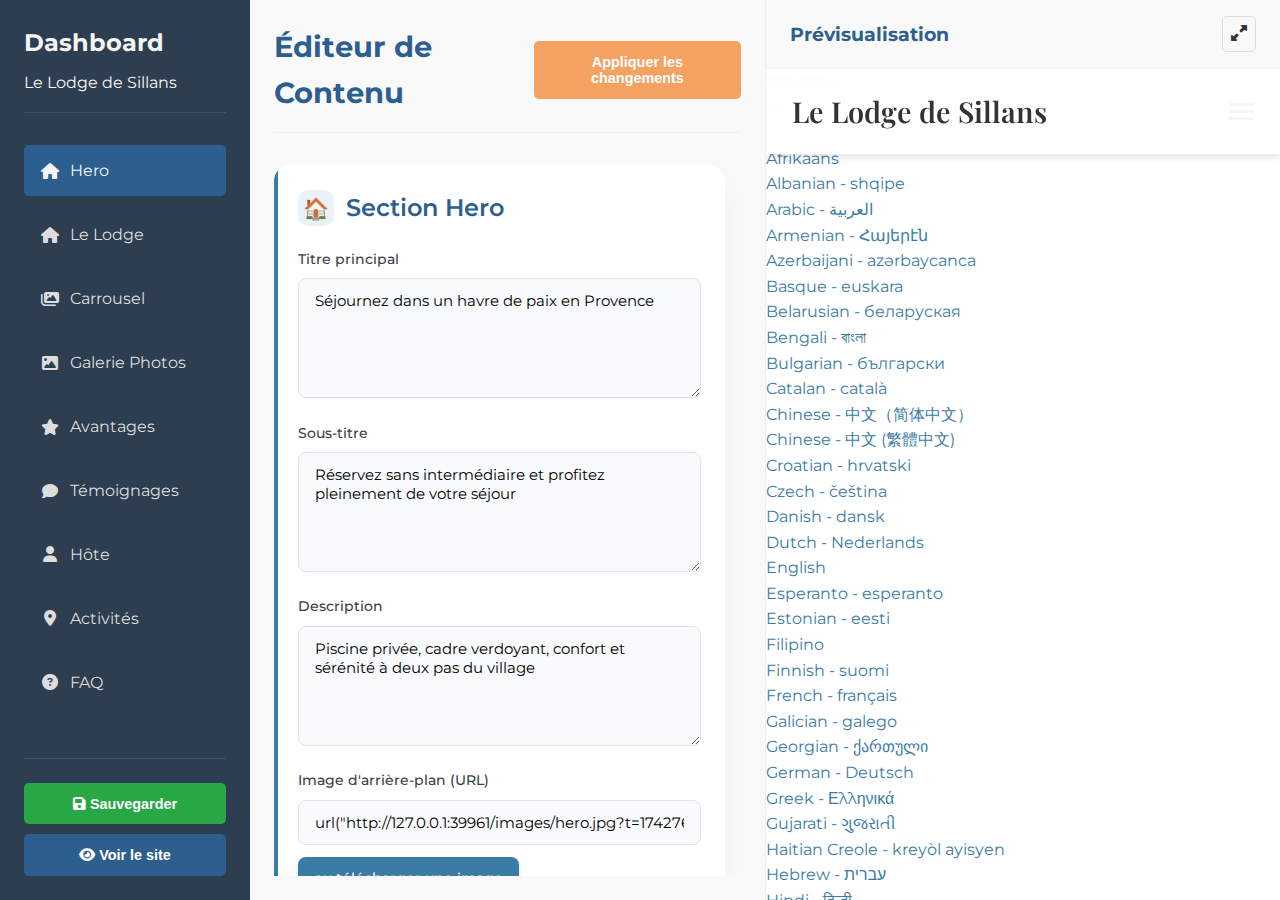
==== commit 6e2b2268: "Révision des éléments de l'interface utilisateur dans index.html, mise à jour des images avec de nou" ====
--- a/dashboard/index.html
+++ b/dashboard/index.html
@@ -301,7 +301,7 @@
                                 <input type="text" class="gallery-caption" data-target=".gallery-item:nth-child(1) .gallery-caption" value="Cuisine entière du lodge avec coin repas et vue sur le jardin">
                             </div>
                             <div class="form-group">
-                                <label>Texte alternatif (SEO & Accessibilité)</label>
+                                <label>Texte alternatif (SEO &amp; Accessibilité)</label>
                                 <input type="text" class="gallery-image-alt" data-target=".gallery-item:nth-child(1) img" data-attr="alt" value="Cuisine entière du lodge">
                             </div>
                         </div>
@@ -320,7 +320,7 @@
                                 <input type="text" class="gallery-caption" data-target=".gallery-item:nth-child(2) .gallery-caption" value="Espace repas confortable avec table et chaises pour 4 personnes">
                             </div>
                             <div class="form-group">
-                                <label>Texte alternatif (SEO & Accessibilité)</label>
+                                <label>Texte alternatif (SEO &amp; Accessibilité)</label>
                                 <input type="text" class="gallery-image-alt" data-target=".gallery-item:nth-child(2) img" data-attr="alt" value="Espace repas confortable">
                             </div>
                         </div>
@@ -339,7 +339,7 @@
                                 <input type="text" class="gallery-caption" data-target=".gallery-item:nth-child(3) .gallery-caption" value="Vue complémentaire de l'espace repas avec décoration et ambiance chaleureuse">
                             </div>
                             <div class="form-group">
-                                <label>Texte alternatif (SEO & Accessibilité)</label>
+                                <label>Texte alternatif (SEO &amp; Accessibilité)</label>
                                 <input type="text" class="gallery-image-alt" data-target=".gallery-item:nth-child(3) img" data-attr="alt" value="Vue complémentaire de l'espace repas">
                             </div>
                         </div>
@@ -358,7 +358,7 @@
                                 <input type="text" class="gallery-caption" data-target=".gallery-item:nth-child(4) .gallery-caption" value="Chambre 1 avec deux lits simples et rangements intégrés">
                             </div>
                             <div class="form-group">
-                                <label>Texte alternatif (SEO & Accessibilité)</label>
+                                <label>Texte alternatif (SEO &amp; Accessibilité)</label>
                                 <input type="text" class="gallery-image-alt" data-target=".gallery-item:nth-child(4) img" data-attr="alt" value="Chambre 1 avec deux lits simples">
                             </div>
                         </div>
@@ -377,7 +377,7 @@
                                 <input type="text" class="gallery-caption" data-target=".gallery-item:nth-child(5) .gallery-caption" value="Chambre 1 avec vue sur la fenêtre et décoration soignée">
                             </div>
                             <div class="form-group">
-                                <label>Texte alternatif (SEO & Accessibilité)</label>
+                                <label>Texte alternatif (SEO &amp; Accessibilité)</label>
                                 <input type="text" class="gallery-image-alt" data-target=".gallery-item:nth-child(5) img" data-attr="alt" value="Autre vue de la chambre 1">
                             </div>
                         </div>
@@ -396,7 +396,7 @@
                                 <input type="text" class="gallery-caption" data-target=".gallery-item:nth-child(6) .gallery-caption" value="Détail de la chambre 1 avec table de nuit et éclairage d'ambiance">
                             </div>
                             <div class="form-group">
-                                <label>Texte alternatif (SEO & Accessibilité)</label>
+                                <label>Texte alternatif (SEO &amp; Accessibilité)</label>
                                 <input type="text" class="gallery-image-alt" data-target=".gallery-item:nth-child(6) img" data-attr="alt" value="Détail de la chambre 1">
                             </div>
                         </div>
@@ -415,7 +415,7 @@
                                 <input type="text" class="gallery-caption" data-target=".gallery-item:nth-child(7) .gallery-caption" value="Chambre 2 avec lit double et rangements intégrés">
                             </div>
                             <div class="form-group">
-                                <label>Texte alternatif (SEO & Accessibilité)</label>
+                                <label>Texte alternatif (SEO &amp; Accessibilité)</label>
                                 <input type="text" class="gallery-image-alt" data-target=".gallery-item:nth-child(7) img" data-attr="alt" value="Chambre 2 avec lit double">
                             </div>
                         </div>
@@ -434,7 +434,7 @@
                                 <input type="text" class="gallery-caption" data-target=".gallery-item:nth-child(8) .gallery-caption" value="Chambre 2 avec coin bureau et décoration élégante">
                             </div>
                             <div class="form-group">
-                                <label>Texte alternatif (SEO & Accessibilité)</label>
+                                <label>Texte alternatif (SEO &amp; Accessibilité)</label>
                                 <input type="text" class="gallery-image-alt" data-target=".gallery-item:nth-child(8) img" data-attr="alt" value="Vue complémentaire de la chambre 2">
                             </div>
                         </div>
@@ -453,7 +453,7 @@
                                 <input type="text" class="gallery-caption" data-target=".gallery-item:nth-child(9) .gallery-caption" value="Salle de bain moderne avec douche et lavabo design">
                             </div>
                             <div class="form-group">
-                                <label>Texte alternatif (SEO & Accessibilité)</label>
+                                <label>Texte alternatif (SEO &amp; Accessibilité)</label>
                                 <input type="text" class="gallery-image-alt" data-target=".gallery-item:nth-child(9) img" data-attr="alt" value="Salle de bain moderne">
                             </div>
                         </div>
@@ -472,7 +472,7 @@
                                 <input type="text" class="gallery-caption" data-target=".gallery-item:nth-child(10) .gallery-caption" value="Détail de la salle de bain avec WC et rangements intégrés">
                             </div>
                             <div class="form-group">
-                                <label>Texte alternatif (SEO & Accessibilité)</label>
+                                <label>Texte alternatif (SEO &amp; Accessibilité)</label>
                                 <input type="text" class="gallery-image-alt" data-target=".gallery-item:nth-child(10) img" data-attr="alt" value="Détail de la salle de bain">
                             </div>
                         </div>
@@ -491,7 +491,7 @@
                                 <input type="text" class="gallery-caption" data-target=".gallery-item:nth-child(11) .gallery-caption" value="Jardin verdoyant avec espace de détente et mobilier confortable">
                             </div>
                             <div class="form-group">
-                                <label>Texte alternatif (SEO & Accessibilité)</label>
+                                <label>Texte alternatif (SEO &amp; Accessibilité)</label>
                                 <input type="text" class="gallery-image-alt" data-target=".gallery-item:nth-child(11) img" data-attr="alt" value="Vue du jardin verdoyant">
                             </div>
                         </div>
@@ -510,7 +510,7 @@
                                 <input type="text" class="gallery-caption" data-target=".gallery-item:nth-child(12) .gallery-caption" value="Jardin avec vue sur la piscine et la nature environnante">
                             </div>
                             <div class="form-group">
-                                <label>Texte alternatif (SEO & Accessibilité)</label>
+                                <label>Texte alternatif (SEO &amp; Accessibilité)</label>
                                 <input type="text" class="gallery-image-alt" data-target=".gallery-item:nth-child(12) img" data-attr="alt" value="Autre vue du jardin">
                             </div>
                         </div>
@@ -529,7 +529,7 @@
                                 <input type="text" class="gallery-caption" data-target=".gallery-item:nth-child(13) .gallery-caption" value="Piscine privée avec transats et parasols pour un bain de soleil confortable">
                             </div>
                             <div class="form-group">
-                                <label>Texte alternatif (SEO & Accessibilité)</label>
+                                <label>Texte alternatif (SEO &amp; Accessibilité)</label>
                                 <input type="text" class="gallery-image-alt" data-target=".gallery-item:nth-child(13) img" data-attr="alt" value="Piscine privée">
                             </div>
                         </div>
@@ -548,7 +548,7 @@
                                 <input type="text" class="gallery-caption" data-target=".gallery-item:nth-child(14) .gallery-caption" value="Vue panoramique de la piscine et du jardin verdoyant">
                             </div>
                             <div class="form-group">
-                                <label>Texte alternatif (SEO & Accessibilité)</label>
+                                <label>Texte alternatif (SEO &amp; Accessibilité)</label>
                                 <input type="text" class="gallery-image-alt" data-target=".gallery-item:nth-child(14) img" data-attr="alt" value="Vue de la piscine depuis le jardin">
                             </div>
                         </div>
@@ -567,7 +567,7 @@
                                 <input type="text" class="gallery-caption" data-target=".gallery-item:nth-child(15) .gallery-caption" value="Piscine illuminée en soirée pour des moments de détente magiques">
                             </div>
                             <div class="form-group">
-                                <label>Texte alternatif (SEO & Accessibilité)</label>
+                                <label>Texte alternatif (SEO &amp; Accessibilité)</label>
                                 <input type="text" class="gallery-image-alt" data-target=".gallery-item:nth-child(15) img" data-attr="alt" value="Vue nocturne de la piscine">
                             </div>
                         </div>
@@ -803,7 +803,7 @@
                     </div>
                     <div id="upload-preview" style="margin-top: 20px; display: none;">
                         <h4>Aperçu</h4>
-                        <img src="" alt="Aperçu de l'image" style="max-width: 100%; max-height: 300px;">
+                        <img src="images/placeholder.jpg" alt="Aperçu de l'image" style="max-width: 100%; max-height: 300px;">
                     </div>
                     <div class="form-group" style="margin-top: 20px;">
                         <label style="display: flex; align-items: center;">
@@ -838,12 +838,40 @@
     <!-- Modal pour la galerie -->
     <div id="gallery-modal" class="gallery-modal">
         <span class="gallery-modal-close">&times;</span>
-        <img id="gallery-modal-img" src="" alt="">
+        <img id="gallery-modal-img" src="images/placeholder.jpg" alt="">
         <div id="gallery-modal-caption"></div>
         <button class="gallery-modal-prev">&lt;</button>
         <button class="gallery-modal-next">&gt;</button>
     </div>
 
+    <!-- Modal de confirmation de sauvegarde -->
+    <div id="save-confirmation-modal" class="modal-overlay">
+        <div class="modal-container save-confirmation">
+            <div class="modal-header">
+                <h3><i class="fas fa-exclamation-triangle"></i> Confirmation de sauvegarde</h3>
+                <button class="modal-close">&times;</button>
+            </div>
+            <div class="modal-body">
+                <div class="warning-message">
+                    <p>⚠️ Attention : Cette action va sauvegarder tous les changements effectués sur le site. Assurez-vous que toutes vos modifications sont correctes avant de continuer.</p>
+                </div>
+                <div class="confirmation-checkbox">
+                    <label class="checkbox-container">
+                        <input type="checkbox" id="save-confirmation-checkbox">
+                        <span class="checkmark"></span>
+                        Je confirme que je souhaite sauvegarder tous les changements
+                    </label>
+                </div>
+            </div>
+            <div class="modal-footer">
+                <button id="save-cancel" class="btn-secondary">Annuler</button>
+                <button id="save-confirm" class="btn-primary" disabled>
+                    <i class="fas fa-save"></i> Sauvegarder les changements
+                </button>
+            </div>
+        </div>
+    </div>
+
     <script src="dashboard.js"></script>
 </body>
 </html> --- a/dashboard/dashboard.css
+++ b/dashboard/dashboard.css
@@ -1836,4 +1836,139 @@
 
 .gallery-item:hover .gallery-caption {
     transform: translateY(0);
+}
+
+/* Styles pour la modal de confirmation de sauvegarde */
+.save-confirmation {
+    max-width: 500px;
+    background: #fff;
+    border-radius: 12px;
+    box-shadow: 0 5px 15px rgba(0, 0, 0, 0.2);
+}
+
+.save-confirmation .modal-header {
+    background: #f8f9fa;
+    border-bottom: 1px solid #e9ecef;
+    padding: 1.5rem;
+    border-radius: 12px 12px 0 0;
+}
+
+.save-confirmation .modal-header h3 {
+    color: #2c3e50;
+    margin: 0;
+    display: flex;
+    align-items: center;
+    gap: 10px;
+}
+
+.save-confirmation .modal-header h3 i {
+    color: #e74c3c;
+}
+
+.save-confirmation .modal-body {
+    padding: 2rem;
+}
+
+.warning-message {
+    background: #fff3cd;
+    border: 1px solid #ffeeba;
+    border-radius: 8px;
+    padding: 1rem;
+    margin-bottom: 1.5rem;
+}
+
+.warning-message p {
+    color: #856404;
+    margin: 0;
+    font-size: 0.95rem;
+    line-height: 1.5;
+}
+
+.confirmation-checkbox {
+    margin-top: 1.5rem;
+}
+
+.checkbox-container {
+    display: flex;
+    align-items: center;
+    cursor: pointer;
+    font-size: 1rem;
+    color: #2c3e50;
+    user-select: none;
+}
+
+.checkbox-container input {
+    position: absolute;
+    opacity: 0;
+    cursor: pointer;
+}
+
+.checkmark {
+    position: relative;
+    height: 25px;
+    width: 25px;
+    background-color: #fff;
+    border: 2px solid #dee2e6;
+    border-radius: 4px;
+    margin-right: 12px;
+    transition: all 0.2s ease;
+}
+
+.checkbox-container:hover input ~ .checkmark {
+    border-color: #3498db;
+}
+
+.checkbox-container input:checked ~ .checkmark {
+    background-color: #3498db;
+    border-color: #3498db;
+}
+
+.checkmark:after {
+    content: "";
+    position: absolute;
+    display: none;
+    left: 8px;
+    top: 4px;
+    width: 5px;
+    height: 10px;
+    border: solid white;
+    border-width: 0 2px 2px 0;
+    transform: rotate(45deg);
+}
+
+.checkbox-container input:checked ~ .checkmark:after {
+    display: block;
+}
+
+.save-confirmation .modal-footer {
+    padding: 1.5rem;
+    border-top: 1px solid #e9ecef;
+    display: flex;
+    justify-content: flex-end;
+    gap: 1rem;
+}
+
+.save-confirmation .btn-primary:disabled {
+    background-color: #bdc3c7;
+    cursor: not-allowed;
+    opacity: 0.7;
+}
+
+.save-confirmation .btn-primary:not(:disabled) {
+    background-color: #3498db;
+    transition: background-color 0.2s ease;
+}
+
+.save-confirmation .btn-primary:not(:disabled):hover {
+    background-color: #2980b9;
+}
+
+.save-confirmation .btn-secondary {
+    background-color: #e9ecef;
+    color: #2c3e50;
+    transition: background-color 0.2s ease;
+}
+
+.save-confirmation .btn-secondary:hover {
+    background-color: #dee2e6;
 } 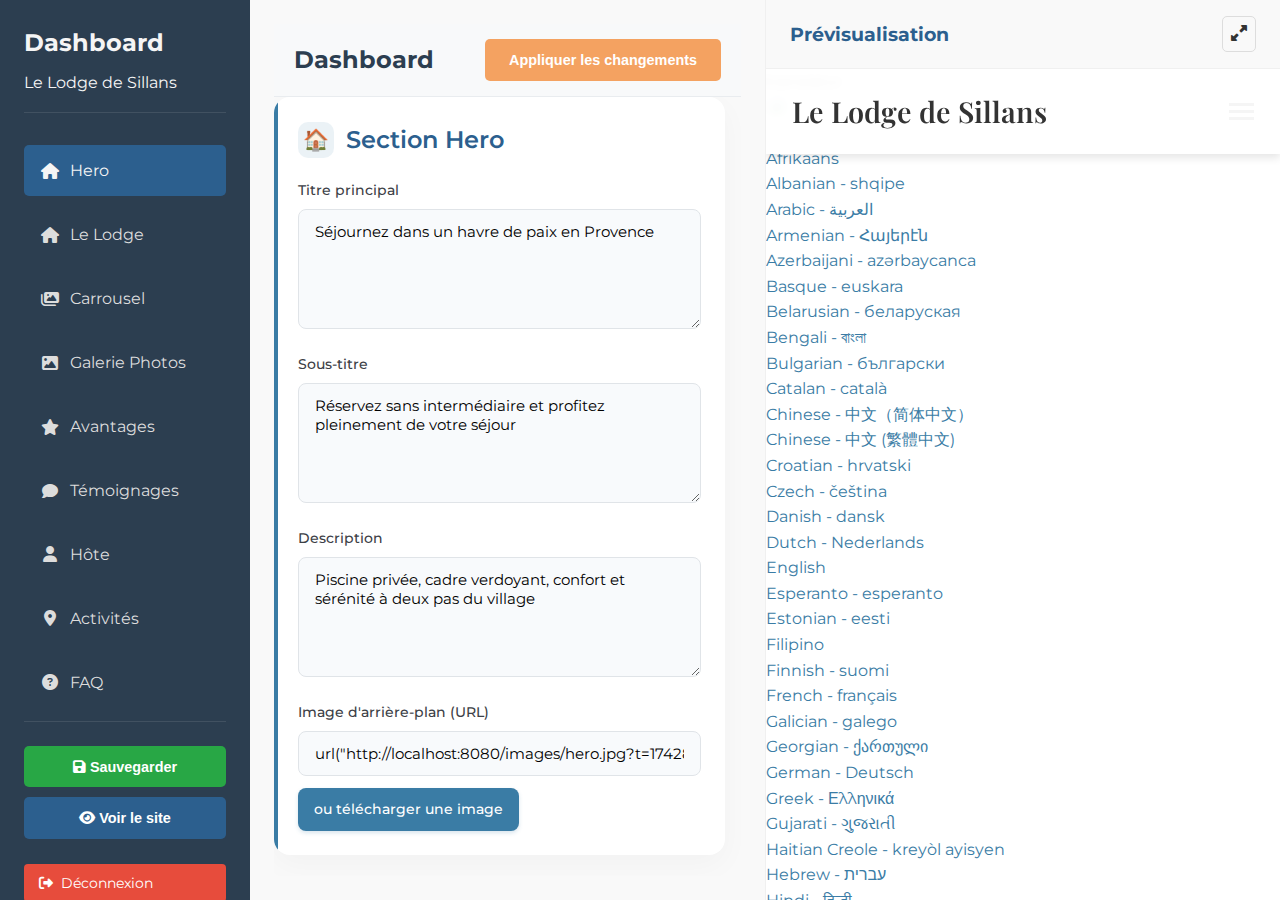
==== commit 2e86816b: "create authentification" ====
--- a/dashboard/index.html
+++ b/dashboard/index.html
@@ -31,12 +31,15 @@
             <div class="sidebar-footer">
                 <button id="save-changes" class="btn-save"><i class="fas fa-save"></i> Sauvegarder</button>
                 <button id="preview-site" class="btn-preview"><i class="fas fa-eye"></i> Voir le site</button>
+                <a href="auth/logout.php" class="btn-logout sidebar-logout"><i class="fas fa-sign-out-alt"></i> Déconnexion</a>
             </div>
         </aside>
 
         <main class="content">
-            <header class="content-header">
-                <h1>Éditeur de Contenu</h1>
+            <header class="dashboard-header">
+                <div class="logo">
+                    <h1>Dashboard</h1>
+                </div>
                 <div class="actions">
                     <button id="apply-changes" class="btn-apply">Appliquer les changements</button>
                 </div>
--- a/dashboard/dashboard.css
+++ b/dashboard/dashboard.css
@@ -98,6 +98,31 @@
     display: flex;
     flex-direction: column;
     gap: 10px;
+}
+
+/* Style pour le bouton de déconnexion dans la sidebar */
+.sidebar-logout {
+    display: block;
+    margin-top: 15px;
+    width: 100%;
+    padding: 12px;
+    text-align: center;
+    background-color: #e74c3c;
+    color: white;
+    border: none;
+    border-radius: 4px;
+    cursor: pointer;
+    font-size: 14px;
+    text-decoration: none;
+    transition: background-color 0.2s ease;
+}
+
+.sidebar-logout:hover {
+    background-color: #c0392b;
+}
+
+.sidebar-logout i {
+    margin-right: 8px;
 }
 
 /* Contenu principal */
@@ -1971,4 +1996,48 @@
 
 .save-confirmation .btn-secondary:hover {
     background-color: #dee2e6;
+}
+
+/* Styles pour le bouton de déconnexion */
+.btn-logout {
+    display: inline-flex;
+    align-items: center;
+    padding: 8px 15px;
+    margin-right: 12px;
+    background-color: #e74c3c;
+    color: white;
+    border: none;
+    border-radius: 4px;
+    cursor: pointer;
+    font-size: 14px;
+    text-decoration: none;
+    transition: background-color 0.2s ease;
+}
+
+.btn-logout:hover {
+    background-color: #c0392b;
+}
+
+.btn-logout i {
+    margin-right: 8px;
+}
+
+.dashboard-header {
+    display: flex;
+    justify-content: space-between;
+    align-items: center;
+    padding: 15px 20px;
+    background-color: #f8f9fa;
+    border-bottom: 1px solid #e9ecef;
+}
+
+.dashboard-header .logo h1 {
+    margin: 0;
+    font-size: 24px;
+    color: #2c3e50;
+}
+
+.dashboard-header .actions {
+    display: flex;
+    align-items: center;
 } 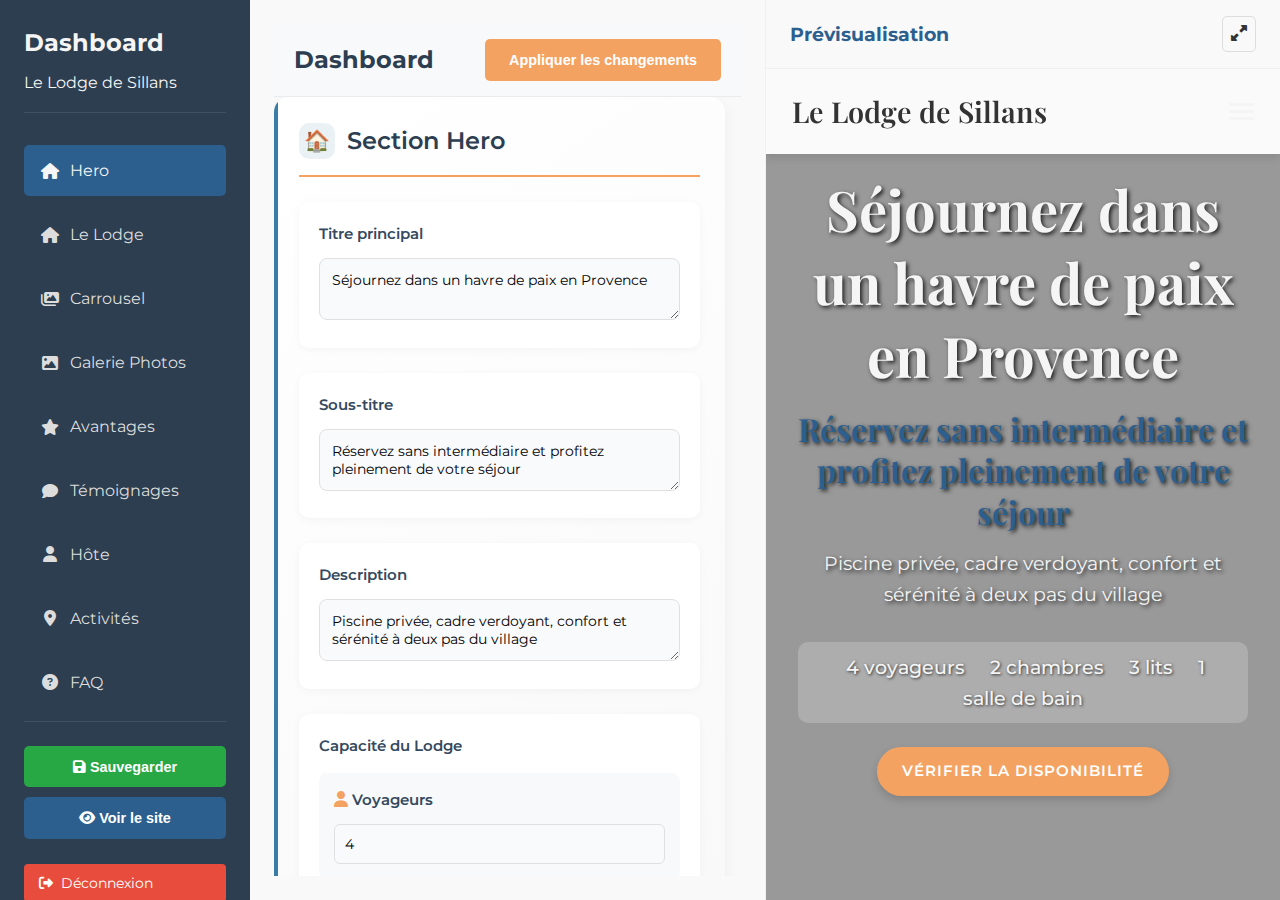
==== commit 4461f8c3: "Ajout d'une section pour gérer la capacité du lodge dans index.html, incluant des champs pour le nom" ====
--- a/dashboard/index.html
+++ b/dashboard/index.html
@@ -62,6 +62,27 @@
                         <textarea id="hero-description" data-target=".hero-content p">Piscine privée, cadre verdoyant, confort et sérénité à deux pas du village</textarea>
                     </div>
                     <div class="form-group">
+                        <label>Capacité du Lodge</label>
+                        <div class="capacity-inputs">
+                            <div class="capacity-input">
+                                <label for="capacity-guests"><i class="fas fa-user"></i> Voyageurs</label>
+                                <input type="number" id="capacity-guests" name="guests" min="0" max="10" value="4">
+                            </div>
+                            <div class="capacity-input">
+                                <label for="capacity-rooms"><i class="fas fa-door-open"></i> Chambres</label>
+                                <input type="number" id="capacity-rooms" name="rooms" min="0" max="5" value="2">
+                            </div>
+                            <div class="capacity-input">
+                                <label for="capacity-beds"><i class="fas fa-bed"></i> Lits</label>
+                                <input type="number" id="capacity-beds" name="beds" min="0" max="10" value="3">
+                            </div>
+                            <div class="capacity-input">
+                                <label for="capacity-baths"><i class="fas fa-bath"></i> Salles de bain</label>
+                                <input type="number" id="capacity-baths" name="bathrooms" min="0" max="3" value="1">
+                            </div>
+                        </div>
+                    </div>
+                    <div class="form-group">
                         <label for="hero-image">Image d'arrière-plan (URL)</label>
                         <input type="text" id="hero-image" data-target=".hero" data-attr="background-image" value="url('../images/hero.jpg')">
                         <div class="file-upload">
--- a/dashboard/dashboard.css
+++ b/dashboard/dashboard.css
@@ -1183,12 +1183,20 @@
     color: white;
 }
 
-.btn-primary:hover {
+.btn-primary:hover:not(:disabled) {
     background-color: var(--primary-dark);
     transform: translateY(-2px);
     box-shadow: 0 3px 8px rgba(0, 0, 0, 0.15);
 }
 
+.btn-primary:disabled {
+    background-color: #bdc3c7;
+    cursor: not-allowed;
+    opacity: 0.7;
+    transform: none;
+    box-shadow: none;
+}
+
 .btn-secondary {
     background-color: #e9ecef;
     color: #495057;
@@ -1199,37 +1207,60 @@
     transform: translateY(-2px);
 }
 
-/* Styles pour les cases à cocher */
-input[type="checkbox"] {
-    appearance: none;
-    -webkit-appearance: none;
-    width: 18px;
-    height: 18px;
-    border: 2px solid #ddd;
+/* Style pour la case à cocher personnalisée */
+.checkbox-container {
+    display: flex;
+    align-items: center;
+    cursor: pointer;
+    font-size: 1rem;
+    color: #2c3e50;
+    user-select: none;
+    padding: 10px 0;
+}
+
+.checkbox-container input {
+    position: absolute;
+    opacity: 0;
+    cursor: pointer;
+    height: 0;
+    width: 0;
+}
+
+.checkmark {
+    position: relative;
+    height: 25px;
+    width: 25px;
+    background-color: #fff;
+    border: 2px solid #dee2e6;
     border-radius: 4px;
-    outline: none;
-    transition: all 0.2s;
-    position: relative;
-    cursor: pointer;
-}
-
-input[type="checkbox"]:checked {
-    background-color: var(--primary-color);
-    border-color: var(--primary-color);
-}
-
-input[type="checkbox"]:checked::after {
-    content: '✓';
+    margin-right: 12px;
+    transition: all 0.2s ease;
+}
+
+.checkbox-container:hover input ~ .checkmark {
+    border-color: #3498db;
+}
+
+.checkbox-container input:checked ~ .checkmark {
+    background-color: #3498db;
+    border-color: #3498db;
+}
+
+.checkmark:after {
+    content: "";
     position: absolute;
-    color: white;
-    font-size: 12px;
-    top: 50%;
-    left: 50%;
-    transform: translate(-50%, -50%);
-}
-
-input[type="checkbox"]:hover {
-    border-color: var(--primary-color);
+    display: none;
+    left: 8px;
+    top: 4px;
+    width: 5px;
+    height: 10px;
+    border: solid white;
+    border-width: 0 2px 2px 0;
+    transform: rotate(45deg);
+}
+
+.checkbox-container input:checked ~ .checkmark:after {
+    display: block;
 }
 
 /* Section Carrousel - Version Ultime */
@@ -2040,4 +2071,179 @@
 .dashboard-header .actions {
     display: flex;
     align-items: center;
+}
+
+/* Styles pour la section capacité */
+.capacity-inputs {
+    display: grid;
+    grid-template-columns: repeat(auto-fit, minmax(200px, 1fr));
+    gap: 20px;
+    margin-top: 15px;
+}
+
+.capacity-input {
+    background: #f8f9fa;
+    padding: 15px;
+    border-radius: 8px;
+    transition: all 0.3s ease;
+}
+
+.capacity-input:hover {
+    background: white;
+    box-shadow: 0 4px 12px rgba(0, 0, 0, 0.05);
+}
+
+.capacity-input label {
+    display: flex;
+    align-items: center;
+    gap: 8px;
+    color: #2c3e50;
+    font-size: 14px;
+    margin-bottom: 10px;
+}
+
+.capacity-input label i {
+    color: var(--secondary-color);
+    font-size: 16px;
+}
+
+.capacity-input input[type="number"] {
+    width: 100%;
+    padding: 10px;
+    border: 1px solid #e0e0e0;
+    border-radius: 6px;
+    font-size: 14px;
+    transition: all 0.3s ease;
+}
+
+.capacity-input input[type="number"]:focus {
+    border-color: var(--secondary-color);
+    box-shadow: 0 0 0 2px rgba(244, 162, 97, 0.1);
+}
+
+/* Style pour l'upload d'image hero */
+#hero-section .file-upload {
+    margin-top: 15px;
+    background: #f8f9fa;
+    padding: 15px;
+    border-radius: 8px;
+    text-align: center;
+}
+
+#hero-section .file-upload label {
+    color: #2c3e50;
+    cursor: pointer;
+    display: inline-block;
+    padding: 10px 20px;
+    background: white;
+    border: 1px dashed var(--secondary-color);
+    border-radius: 6px;
+    transition: all 0.3s ease;
+}
+
+#hero-section .file-upload label:hover {
+    background: rgba(244, 162, 97, 0.1);
+    border-color: var(--secondary-color);
+}
+
+#hero-section .file-upload input[type="file"] {
+    display: none;
+}
+
+#hero-section input[type="text"] {
+    width: 100%;
+    padding: 12px;
+    border: 1px solid #e0e0e0;
+    border-radius: 8px;
+    font-size: 14px;
+    transition: all 0.3s ease;
+}
+
+#hero-section input[type="text"]:focus {
+    border-color: var(--secondary-color);
+    box-shadow: 0 0 0 2px rgba(244, 162, 97, 0.1);
+}
+
+/* Styles pour les boutons de la section */
+#hero-section button {
+    padding: 10px 20px;
+    border-radius: 6px;
+    font-weight: 500;
+    transition: all 0.3s ease;
+}
+
+#hero-section button:hover {
+    transform: translateY(-1px);
+}
+
+/* Style pour les messages d'aide */
+#hero-section .help-text {
+    font-size: 12px;
+    color: #666;
+    margin-top: 5px;
+    font-style: italic;
+}
+
+/* Suppression des flèches des inputs number */
+.capacity-input input[type="number"]::-webkit-inner-spin-button,
+.capacity-input input[type="number"]::-webkit-outer-spin-button {
+    -webkit-appearance: none;
+    margin: 0;
+}
+
+.capacity-input input[type="number"] {
+    -moz-appearance: textfield;
+}
+
+/* Styles améliorés pour la section Hero */
+#hero-section {
+    background: linear-gradient(145deg, #ffffff, #f5f5f5);
+    border-radius: 15px;
+    padding: 25px;
+    box-shadow: 0 4px 15px rgba(0, 0, 0, 0.05);
+}
+
+#hero-section h2 {
+    color: #2c3e50;
+    font-size: 24px;
+    margin-bottom: 25px;
+    padding-bottom: 15px;
+    border-bottom: 2px solid var(--secondary-color);
+}
+
+#hero-section .form-group {
+    margin-bottom: 25px;
+    background: white;
+    padding: 20px;
+    border-radius: 10px;
+    box-shadow: 0 2px 8px rgba(0, 0, 0, 0.04);
+    transition: all 0.3s ease;
+}
+
+#hero-section .form-group:hover {
+    box-shadow: 0 4px 12px rgba(0, 0, 0, 0.08);
+    transform: translateY(-2px);
+}
+
+#hero-section label {
+    color: #34495e;
+    font-weight: 600;
+    font-size: 15px;
+    margin-bottom: 12px;
+    display: block;
+}
+
+#hero-section textarea {
+    min-height: 60px;
+    padding: 12px;
+    border: 1px solid #e0e0e0;
+    border-radius: 8px;
+    font-size: 14px;
+    width: 100%;
+    transition: all 0.3s ease;
+}
+
+#hero-section textarea:focus {
+    border-color: var(--secondary-color);
+    box-shadow: 0 0 0 2px rgba(244, 162, 97, 0.1);
 } 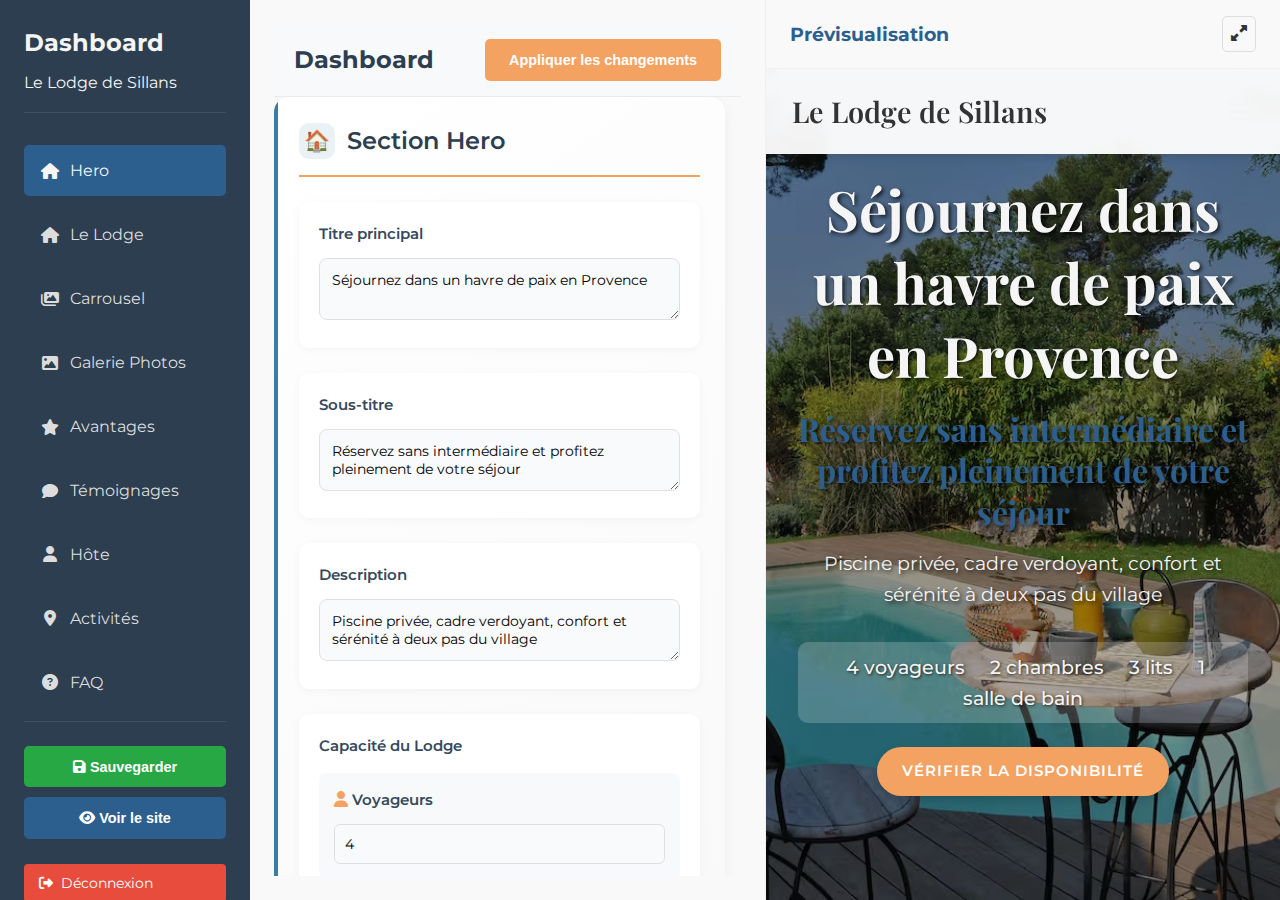
==== commit 70dfe71c: "Suppression du champ "Titre de section" dans la section Hôte de index.html pour simplifier l'interfa" ====
--- a/dashboard/index.html
+++ b/dashboard/index.html
@@ -701,10 +701,6 @@
                 <section id="host-section" class="edit-section">
                     <h2>Section Hôte</h2>
                     <div class="form-group">
-                        <label for="host-title">Titre de section</label>
-                        <input type="text" id="host-title" data-target=".host-info h3" value="Votre Hôte Superhost">
-                    </div>
-                    <div class="form-group">
                         <label for="host-name">Nom de l'hôte</label>
                         <input type="text" id="host-name" data-target=".host-details h4" value="Éric">
                     </div>
--- a/dashboard/dashboard.css
+++ b/dashboard/dashboard.css
@@ -2246,4 +2246,66 @@
 #hero-section textarea:focus {
     border-color: var(--secondary-color);
     box-shadow: 0 0 0 2px rgba(244, 162, 97, 0.1);
+}
+
+/* Style pour les champs URL désactivés */
+input[type="text"][data-attr="src"],
+input[type="text"][data-attr="background-image"],
+input[type="text"].carousel-image-src,
+input[type="text"].gallery-image-src {
+    background-color: #f5f5f5;
+    cursor: not-allowed;
+    color: #666;
+    pointer-events: none;
+}
+
+/* Style pour les labels des champs URL */
+.form-group label[for$="-image"],
+.form-group label[for*="image-src"] {
+    display: flex;
+    align-items: center;
+    gap: 8px;
+}
+
+.form-group label[for$="-image"]::after,
+.form-group label[for*="image-src"]::after {
+    content: '🔒';
+    font-size: 14px;
+    opacity: 0.7;
+}
+
+/* Style amélioré pour les boutons d'upload */
+.file-upload {
+    margin-top: 8px !important;
+    opacity: 1 !important;
+    pointer-events: all !important;
+}
+
+.file-upload label {
+    opacity: 1 !important;
+    pointer-events: all !important;
+    background: var(--primary-color) !important;
+    color: white !important;
+    border: none !important;
+    padding: 12px 20px !important;
+    display: inline-flex !important;
+    align-items: center !important;
+    gap: 8px !important;
+    font-weight: 500 !important;
+    transition: all 0.3s ease !important;
+}
+
+.file-upload label:hover {
+    background: var(--primary-dark) !important;
+    transform: translateY(-2px) !important;
+}
+
+/* Amélioration visuelle pour indiquer que seul l'upload est possible */
+.file-upload::before {
+    content: 'Utilisez le bouton ci-dessous pour changer l\'image';
+    display: block;
+    font-size: 12px;
+    color: #666;
+    margin-bottom: 8px;
+    font-style: italic;
 } 